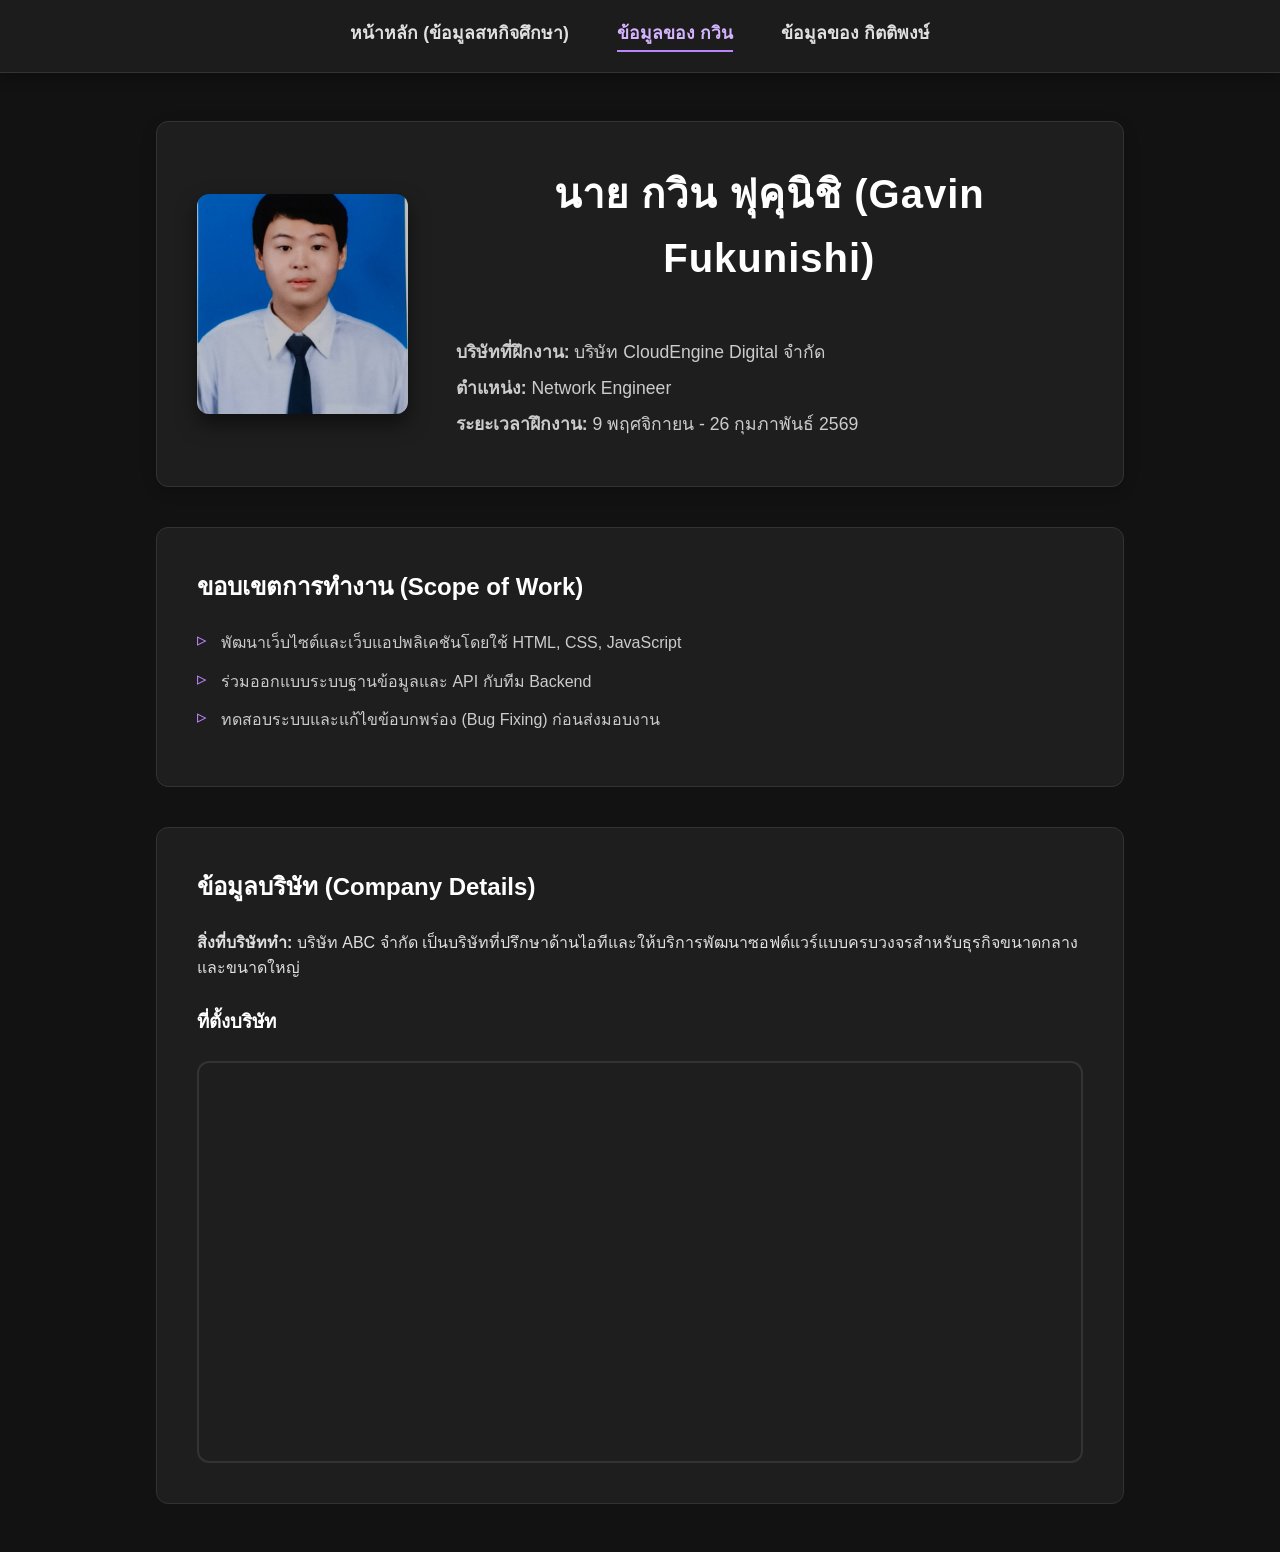
==== gavin.html @ addf6fbe "First commit" ====
<!DOCTYPE html>
<html lang="th">
<head>
    <meta charset="UTF-8">
    <meta name="viewport" content="width=device-width, initial-scale=1.0">
    <title>ข้อมูลสหกิจศึกษา - กวิน</title>
    <link rel="stylesheet" href="css/main.css">
</head>
<body>

    <nav>
        <a href="index.html">หน้าหลัก (ข้อมูลสหกิจศึกษา)</a>
        <a href="gavin.html" class="active">ข้อมูลของ กวิน</a>
        <a href="kittipong.html">ข้อมูลของ กิตติพงษ์</a>
    </nav>

    <div class="container">
        <div class="profile-header">
            <img src="Resources/gavin.jpg" alt="รูปของกวิน">
            <div>
                <h1>นาย กวิน ฟุคุนิชิ (Gavin Fukunishi)</h1>
                <p><strong>บริษัทที่ฝึกงาน:</strong> บริษัท CloudEngine Digital จำกัด</p>
                <p><strong>ตำแหน่ง:</strong> Network Engineer</p>
                <p><strong>ระยะเวลาฝึกงาน:</strong> 9 พฤศจิกายน - 26 กุมภาพันธ์ 2569</p>
            </div>
        </div>

        <div class="details-section">
            <h2>ขอบเขตการทำงาน (Scope of Work)</h2>
            <ul>
                <li>พัฒนาเว็บไซต์และเว็บแอปพลิเคชันโดยใช้ HTML, CSS, JavaScript</li>
                <li>ร่วมออกแบบระบบฐานข้อมูลและ API กับทีม Backend</li>
                <li>ทดสอบระบบและแก้ไขข้อบกพร่อง (Bug Fixing) ก่อนส่งมอบงาน</li>
            </ul>
        </div>

        <div class="details-section">
            <h2>ข้อมูลบริษัท (Company Details)</h2>
            <p><strong>สิ่งที่บริษัททำ:</strong> บริษัท ABC จำกัด เป็นบริษัทที่ปรึกษาด้านไอทีและให้บริการพัฒนาซอฟต์แวร์แบบครบวงจรสำหรับธุรกิจขนาดกลางและขนาดใหญ่</p>
            <br>
            <h3>ที่ตั้งบริษัท</h3>
            <div class="map-container">
                <iframe src="https://www.google.com/maps/embed?pb=!1m18!1m12!1m3!1d3875.986638541249!2d100.531123!3d13.719875!2m3!1f0!2f0!3f0!3m2!1i1024!2i768!4f13.1!3m3!1m2!1s0x0%3A0x0!2zMTPCsDQzJzExLjYiTiAxMDDCsDMyJzE1LjMiRQ!5e0!3m2!1sth!2sth!4v1620000000000!5m2!1sth!2sth" allowfullscreen="" loading="lazy"></iframe>
            </div>
        </div>
    </div>

</body>
</html>
---- css/main.css ----
/* css/main.css */
:root {
    --bg-color: #121212;
    --text-color: #e0e0e0;
    --card-bg: #1e1e1e;
    --accent-color: #bb86fc;
    --accent-hover: #d4b3ff;
    --border-color: #333;
}

/* เพิ่ม Smooth Scrolling */
html {
    scroll-behavior: smooth;
}

* {
    box-sizing: border-box;
    margin: 0;
    padding: 0;
    font-family: 'Segoe UI', Tahoma, Geneva, Verdana, sans-serif;
}

body {
    background-color: var(--bg-color);
    color: var(--text-color);
    line-height: 1.6;
    overflow-x: hidden;
}

/* 🌟 แอนิเมชันตอนโหลดหน้าเว็บ */
@keyframes fadeInUp {
    from {
        opacity: 0;
        transform: translateY(30px);
    }
    to {
        opacity: 1;
        transform: translateY(0);
    }
}

/* Navigation Bar */
nav {
    background-color: rgba(30, 30, 30, 0.95);
    backdrop-filter: blur(10px); /* เพิ่มเอฟเฟกต์เบลอพื้นหลังให้ดู Modern */
    padding: 1.2rem 2rem;
    display: flex;
    justify-content: center;
    gap: 3rem;
    border-bottom: 1px solid var(--border-color);
    position: sticky;
    top: 0;
    z-index: 100;
    box-shadow: 0 4px 15px rgba(0, 0, 0, 0.3);
}

nav a {
    color: var(--text-color);
    text-decoration: none;
    font-size: 1.1rem;
    font-weight: bold;
    position: relative;
    padding-bottom: 5px;
    transition: color 0.3s ease;
}

/* 🌟 เอฟเฟกต์ขีดเส้นใต้เลื่อนได้ตอน Hover เมนู */
nav a::after {
    content: '';
    position: absolute;
    width: 0;
    height: 2px;
    bottom: 0;
    left: 0;
    background-color: var(--accent-color);
    transition: width 0.3s ease;
}

nav a:hover, nav a.active {
    color: var(--accent-hover);
}

nav a:hover::after, nav a.active::after {
    width: 100%;
}

/* Layout & Containers */
.container {
    max-width: 1000px;
    margin: 3rem auto;
    padding: 0 1rem;
    /* เรียกใช้แอนิเมชันตอนโหลดหน้า */
    animation: fadeInUp 0.8s ease-out forwards;
}

h1, h2, h3 {
    margin-bottom: 1.5rem;
    color: #ffffff;
}

h1 { 
    text-align: center; 
    margin-bottom: 3rem;
    font-size: 2.5rem;
    letter-spacing: 1px;
}

/* Grid for Cards */
.grid {
    display: grid;
    grid-template-columns: repeat(auto-fit, minmax(300px, 1fr));
    gap: 2.5rem;
    margin-bottom: 3rem;
}

/* 🌟 Cards - เพิ่มลูกเล่นตอน Hover */
.card {
    background-color: var(--card-bg);
    border: 1px solid var(--border-color);
    border-radius: 12px;
    padding: 2rem;
    text-align: center;
    transition: transform 0.4s ease, box-shadow 0.4s ease, border-color 0.4s ease;
    overflow: hidden;
}

.card:hover {
    transform: translateY(-10px); /* ลอยขึ้น */
    box-shadow: 0 15px 30px rgba(187, 134, 252, 0.15); /* เรืองแสง */
    border-color: var(--accent-color);
}

.card img {
    width: 150px;
    height: 150px;
    border-radius: 50%;
    object-fit: cover;
    margin-bottom: 1.5rem;
    border: 3px solid transparent;
    transition: transform 0.5s ease, border-color 0.5s ease;
}

/* ซูมรูปภาพเล็กน้อยตอนนำเมาส์ไปชี้ที่การ์ด */
.card:hover img {
    transform: scale(1.08);
    border-color: var(--accent-color);
}

.card h3 { 
    margin-bottom: 0.8rem; 
    font-size: 1.4rem;
}

.card p { 
    font-size: 0.95rem; 
    margin-bottom: 0.5rem; 
    color: #b3b3b3; 
}

.card a {
    display: inline-block;
    margin-top: 1rem;
    text-decoration: none;
    font-weight: bold;
    transition: color 0.3s ease, transform 0.3s ease;
}

.card a:hover {
    color: var(--accent-hover) !important;
    transform: translateX(5px); /* เลื่อนลูกศรไปทางขวาตอน Hover */
}

/* Profile Pages */
.profile-header {
    display: flex;
    align-items: center;
    gap: 3rem;
    background-color: var(--card-bg);
    padding: 2.5rem;
    border-radius: 12px;
    margin-bottom: 2.5rem;
    box-shadow: 0 4px 15px rgba(0, 0, 0, 0.2);
    border: 1px solid var(--border-color);
    transition: box-shadow 0.3s ease;
}

.profile-header:hover {
    box-shadow: 0 8px 25px rgba(187, 134, 252, 0.1);
}

.profile-header img {
    width: 220px;
    height: 220px;
    border-radius: 12px;
    object-fit: cover;
    box-shadow: 0 10px 20px rgba(0,0,0,0.5);
    transition: transform 0.5s ease;
}

.profile-header:hover img {
    transform: scale(1.03) rotate(1deg); /* ขยับรูปเล็กน้อยตอน Hover ที่ Header */
}

.profile-header p {
    font-size: 1.1rem;
    margin-bottom: 0.5rem;
    color: #cccccc;
}

.details-section {
    background-color: var(--card-bg);
    padding: 2.5rem;
    border-radius: 12px;
    margin-bottom: 2.5rem;
    border: 1px solid var(--border-color);
    transition: transform 0.3s ease;
}

.details-section:hover {
    transform: scale(1.01);
}

.details-section ul {
    list-style-type: none;
}

.details-section ul li {
    margin-bottom: 0.8rem;
    padding-left: 1.5rem;
    position: relative;
    color: #cccccc;
}

/* ปรับแต่ง Bullet Points ให้ดูเป็นกราฟิกมากขึ้น */
.details-section ul li::before {
    content: "▹";
    position: absolute;
    left: 0;
    color: var(--accent-color);
    font-size: 1.2rem;
    line-height: 1;
}

.map-container {
    overflow: hidden;
    padding-bottom: 45%;
    position: relative;
    height: 0;
    border-radius: 12px;
    border: 2px solid var(--border-color);
    transition: border-color 0.3s ease;
}

.map-container:hover {
    border-color: var(--accent-color);
}

.map-container iframe {
    left: 0;
    top: 0;
    height: 100%;
    width: 100%;
    position: absolute;
    border: 0;
    filter: grayscale(80%) invert(90%) contrast(1.2); /* ทำให้แผนที่ Google เป็น Dark Mode กลืนกับเว็บ */
}
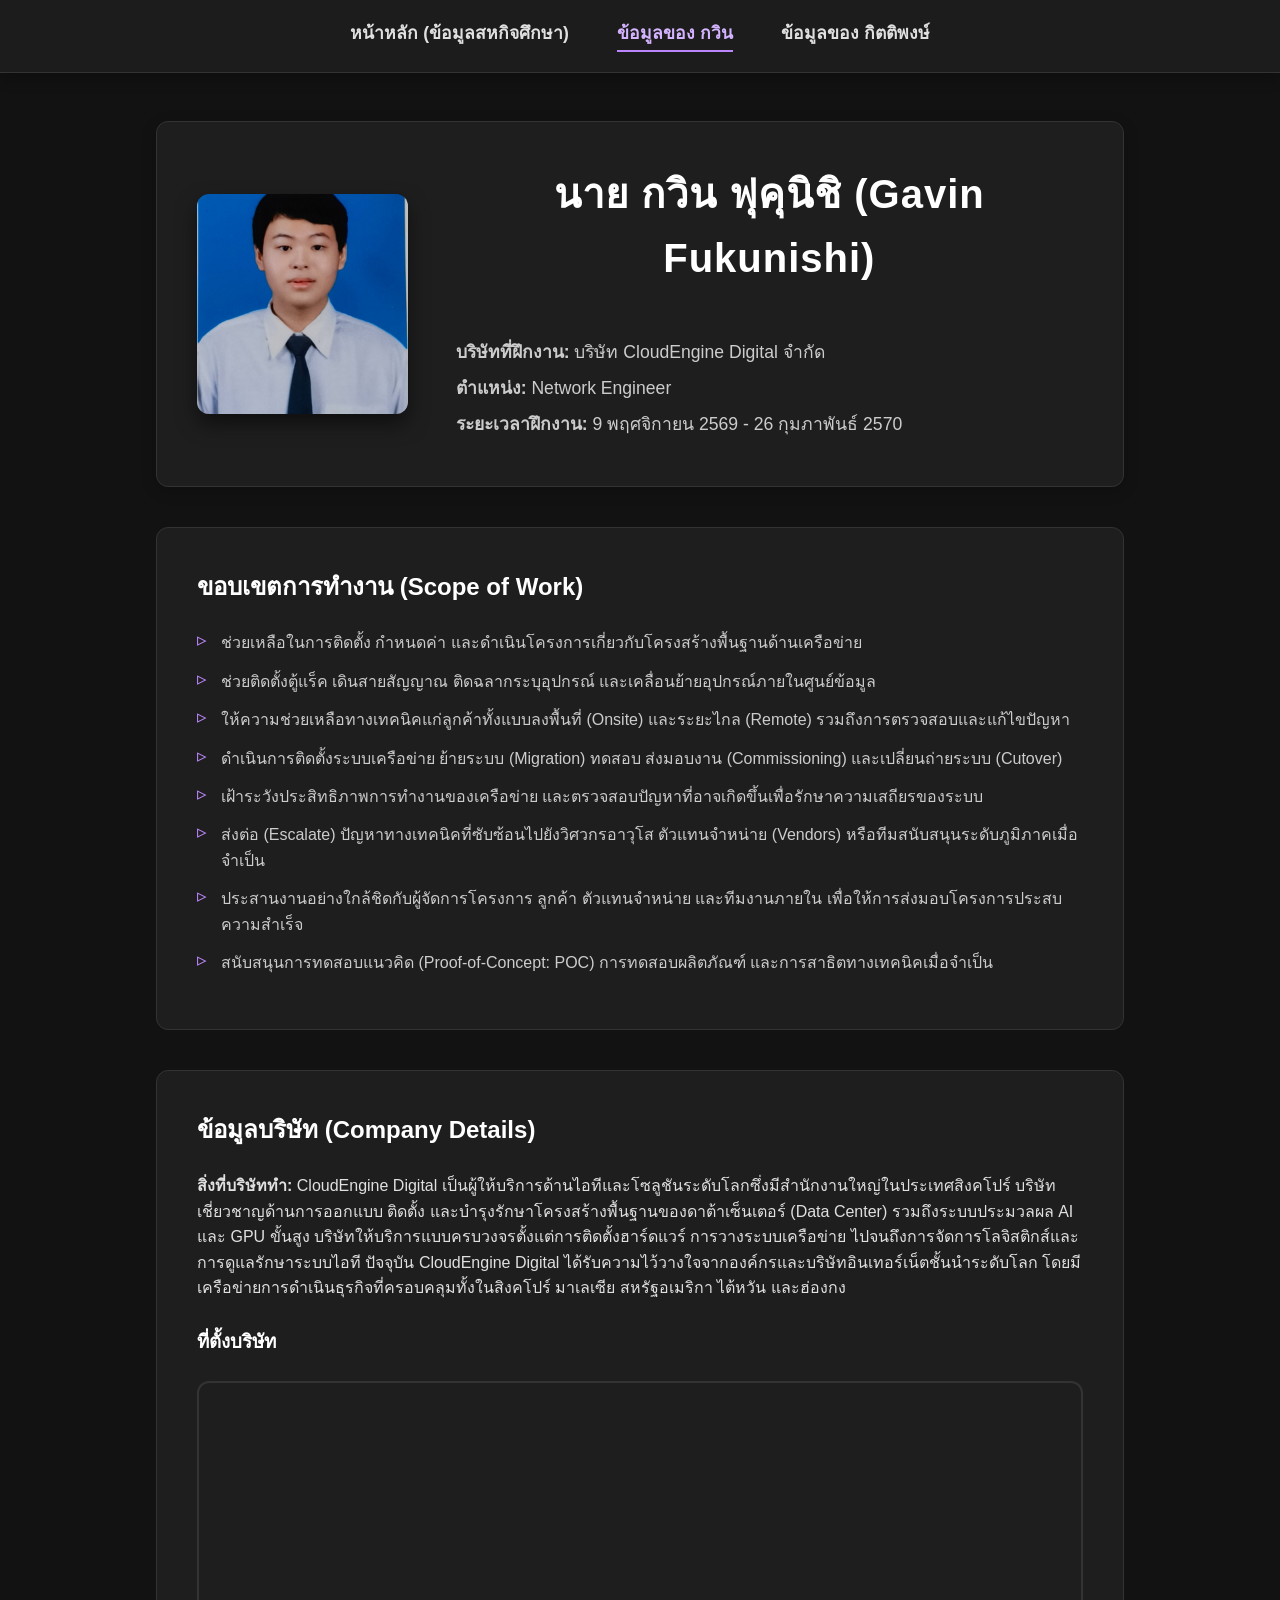
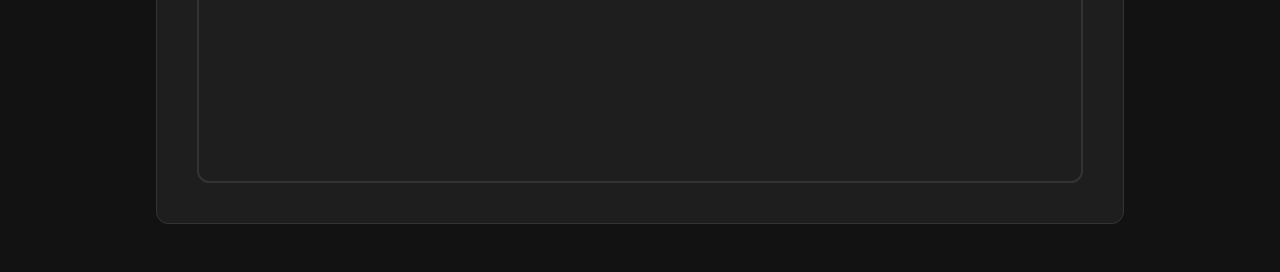
==== commit b79e4039: "Corrected profile information to gavin.html" ====
--- a/gavin.html
+++ b/gavin.html
@@ -21,26 +21,33 @@
                 <h1>นาย กวิน ฟุคุนิชิ (Gavin Fukunishi)</h1>
                 <p><strong>บริษัทที่ฝึกงาน:</strong> บริษัท CloudEngine Digital จำกัด</p>
                 <p><strong>ตำแหน่ง:</strong> Network Engineer</p>
-                <p><strong>ระยะเวลาฝึกงาน:</strong> 9 พฤศจิกายน - 26 กุมภาพันธ์ 2569</p>
+                <p><strong>ระยะเวลาฝึกงาน:</strong> 9 พฤศจิกายน 2569 - 26 กุมภาพันธ์ 2570</p>
             </div>
         </div>
 
         <div class="details-section">
             <h2>ขอบเขตการทำงาน (Scope of Work)</h2>
             <ul>
-                <li>พัฒนาเว็บไซต์และเว็บแอปพลิเคชันโดยใช้ HTML, CSS, JavaScript</li>
-                <li>ร่วมออกแบบระบบฐานข้อมูลและ API กับทีม Backend</li>
-                <li>ทดสอบระบบและแก้ไขข้อบกพร่อง (Bug Fixing) ก่อนส่งมอบงาน</li>
+                <li>ช่วยเหลือในการติดตั้ง กำหนดค่า และดำเนินโครงการเกี่ยวกับโครงสร้างพื้นฐานด้านเครือข่าย</li>
+                <li>ช่วยติดตั้งตู้แร็ค เดินสายสัญญาณ ติดฉลากระบุอุปกรณ์ และเคลื่อนย้ายอุปกรณ์ภายในศูนย์ข้อมูล</li>
+                <li>ให้ความช่วยเหลือทางเทคนิคแก่ลูกค้าทั้งแบบลงพื้นที่ (Onsite) และระยะไกล (Remote) รวมถึงการตรวจสอบและแก้ไขปัญหา</li>
+                <li>ดำเนินการติดตั้งระบบเครือข่าย ย้ายระบบ (Migration) ทดสอบ ส่งมอบงาน (Commissioning) และเปลี่ยนถ่ายระบบ (Cutover)</li>
+                <li>เฝ้าระวังประสิทธิภาพการทำงานของเครือข่าย และตรวจสอบปัญหาที่อาจเกิดขึ้นเพื่อรักษาความเสถียรของระบบ</li>
+                <li>ส่งต่อ (Escalate) ปัญหาทางเทคนิคที่ซับซ้อนไปยังวิศวกรอาวุโส ตัวแทนจำหน่าย (Vendors) หรือทีมสนับสนุนระดับภูมิภาคเมื่อจำเป็น</li>
+                <li>ประสานงานอย่างใกล้ชิดกับผู้จัดการโครงการ ลูกค้า ตัวแทนจำหน่าย และทีมงานภายใน เพื่อให้การส่งมอบโครงการประสบความสำเร็จ</li>
+                <li>สนับสนุนการทดสอบแนวคิด (Proof-of-Concept: POC) การทดสอบผลิตภัณฑ์ และการสาธิตทางเทคนิคเมื่อจำเป็น</li>
             </ul>
         </div>
 
         <div class="details-section">
             <h2>ข้อมูลบริษัท (Company Details)</h2>
-            <p><strong>สิ่งที่บริษัททำ:</strong> บริษัท ABC จำกัด เป็นบริษัทที่ปรึกษาด้านไอทีและให้บริการพัฒนาซอฟต์แวร์แบบครบวงจรสำหรับธุรกิจขนาดกลางและขนาดใหญ่</p>
+            <p><strong>สิ่งที่บริษัททำ:</strong> CloudEngine Digital เป็นผู้ให้บริการด้านไอทีและโซลูชันระดับโลกซึ่งมีสำนักงานใหญ่ในประเทศสิงคโปร์ บริษัทเชี่ยวชาญด้านการออกแบบ ติดตั้ง และบำรุงรักษาโครงสร้างพื้นฐานของดาต้าเซ็นเตอร์ (Data Center) รวมถึงระบบประมวลผล AI และ GPU ขั้นสูง
+
+บริษัทให้บริการแบบครบวงจรตั้งแต่การติดตั้งฮาร์ดแวร์ การวางระบบเครือข่าย ไปจนถึงการจัดการโลจิสติกส์และการดูแลรักษาระบบไอที ปัจจุบัน CloudEngine Digital ได้รับความไว้วางใจจากองค์กรและบริษัทอินเทอร์เน็ตชั้นนำระดับโลก โดยมีเครือข่ายการดำเนินธุรกิจที่ครอบคลุมทั้งในสิงคโปร์ มาเลเซีย สหรัฐอเมริกา ไต้หวัน และฮ่องกง</p>
             <br>
             <h3>ที่ตั้งบริษัท</h3>
             <div class="map-container">
-                <iframe src="https://www.google.com/maps/embed?pb=!1m18!1m12!1m3!1d3875.986638541249!2d100.531123!3d13.719875!2m3!1f0!2f0!3f0!3m2!1i1024!2i768!4f13.1!3m3!1m2!1s0x0%3A0x0!2zMTPCsDQzJzExLjYiTiAxMDDCsDMyJzE1LjMiRQ!5e0!3m2!1sth!2sth!4v1620000000000!5m2!1sth!2sth" allowfullscreen="" loading="lazy"></iframe>
+                <iframe src="https://www.google.com/maps/embed?pb=!1m18!1m12!1m3!1d3875.091025518091!2d100.5695405348877!3d13.773383999999993!2m3!1f0!2f0!3f0!3m2!1i1024!2i768!4f13.1!3m3!1m2!1s0x30e29e80b03f3845%3A0xc12fc353881bb2c9!2sForum%20Tower!5e0!3m2!1sen!2sth!4v1788011377608!5m2!1sen!2sth" width="600" height="450" style="border:0;" allowfullscreen="" loading="lazy" referrerpolicy="strict-origin-when-cross-origin"></iframe>    
             </div>
         </div>
     </div>
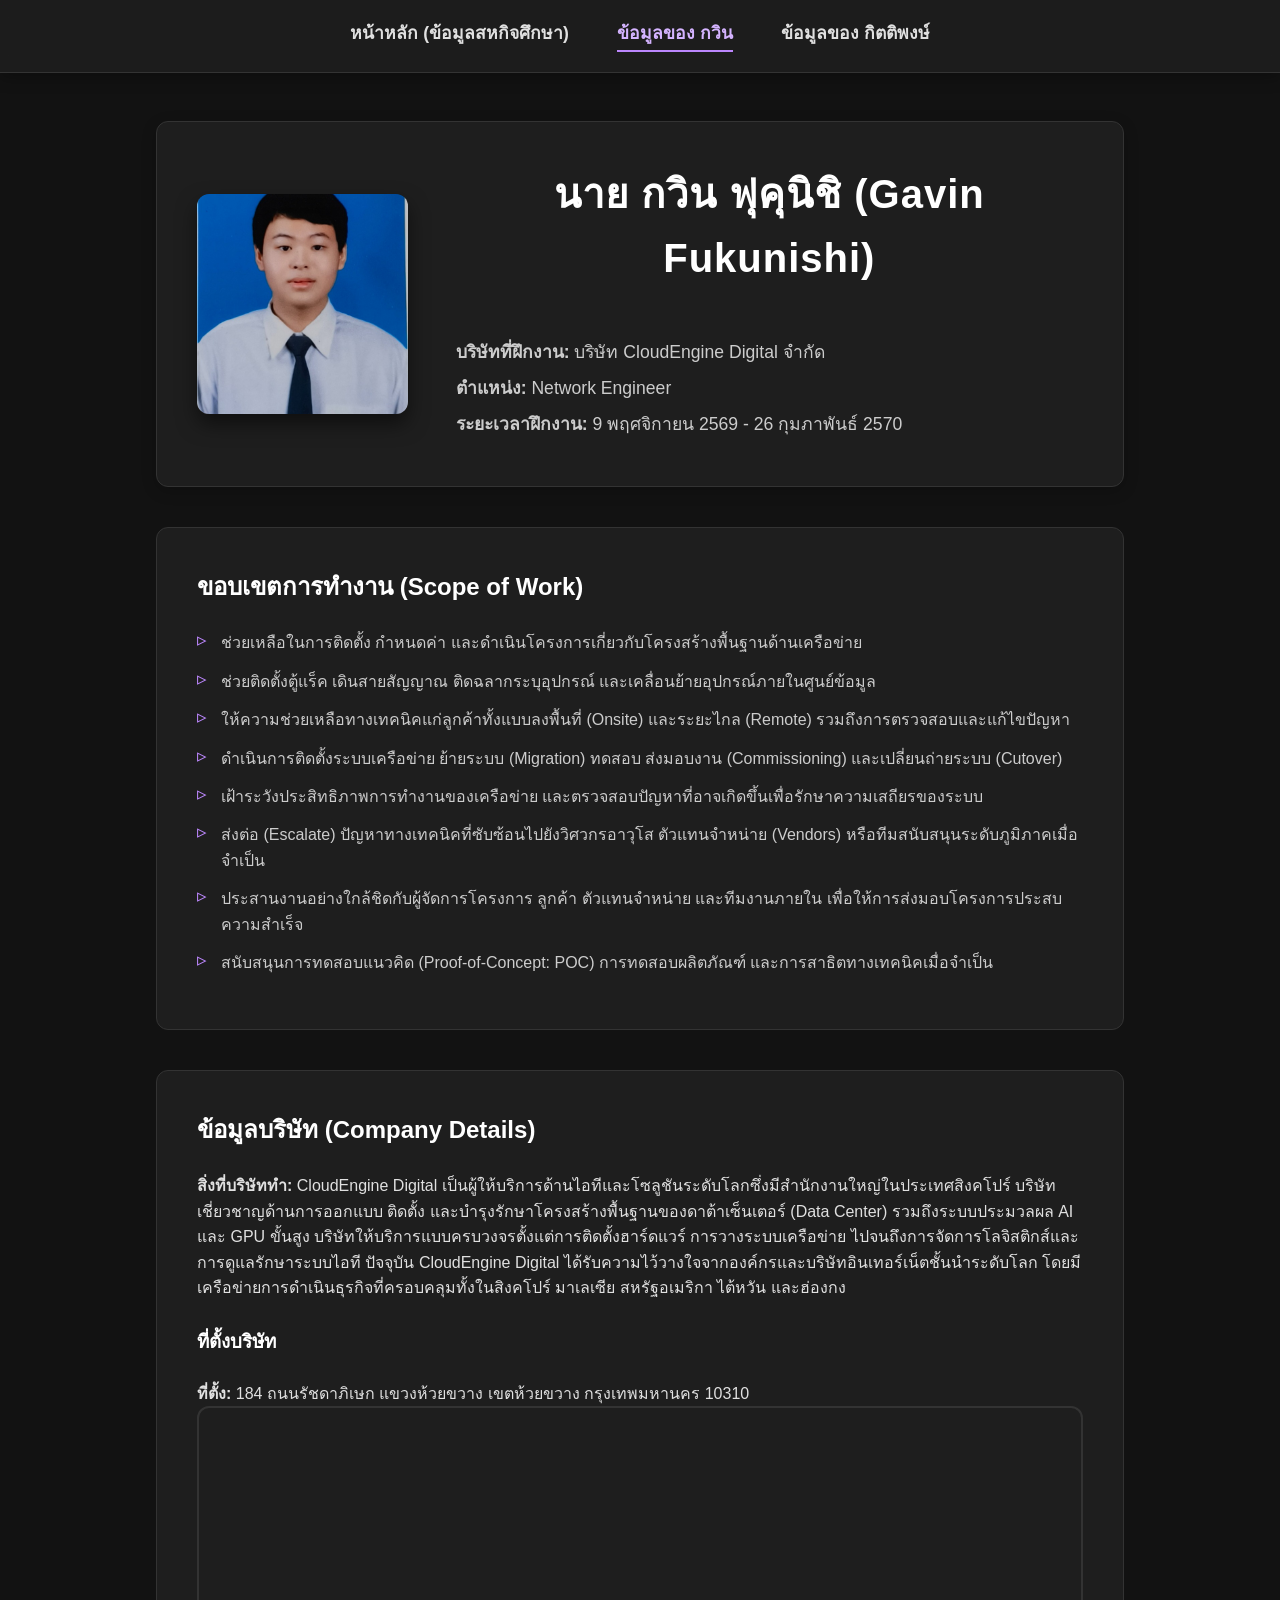
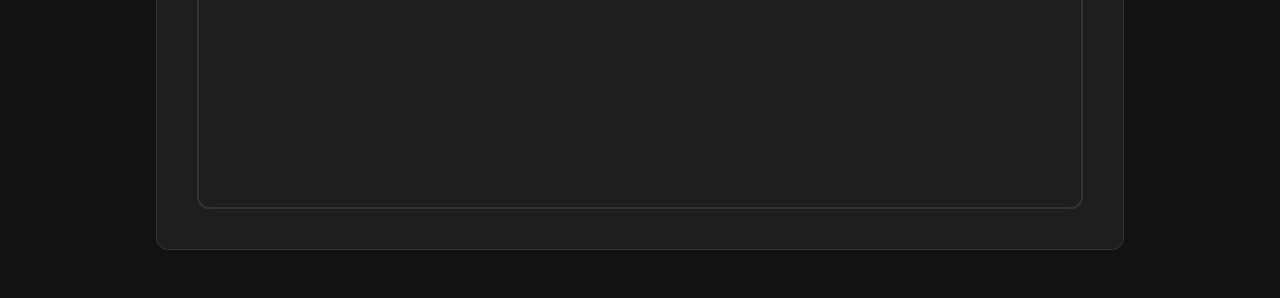
==== commit 2e2ff266: "Added the actual address to the map section of gavin.html profile page" ====
--- a/gavin.html
+++ b/gavin.html
@@ -46,6 +46,7 @@
 บริษัทให้บริการแบบครบวงจรตั้งแต่การติดตั้งฮาร์ดแวร์ การวางระบบเครือข่าย ไปจนถึงการจัดการโลจิสติกส์และการดูแลรักษาระบบไอที ปัจจุบัน CloudEngine Digital ได้รับความไว้วางใจจากองค์กรและบริษัทอินเทอร์เน็ตชั้นนำระดับโลก โดยมีเครือข่ายการดำเนินธุรกิจที่ครอบคลุมทั้งในสิงคโปร์ มาเลเซีย สหรัฐอเมริกา ไต้หวัน และฮ่องกง</p>
             <br>
             <h3>ที่ตั้งบริษัท</h3>
+            <p><strong>ที่ตั้ง:</strong> 184 ถนนรัชดาภิเษก แขวงห้วยขวาง เขตห้วยขวาง กรุงเทพมหานคร 10310</p>
             <div class="map-container">
                 <iframe src="https://www.google.com/maps/embed?pb=!1m18!1m12!1m3!1d3875.091025518091!2d100.5695405348877!3d13.773383999999993!2m3!1f0!2f0!3f0!3m2!1i1024!2i768!4f13.1!3m3!1m2!1s0x30e29e80b03f3845%3A0xc12fc353881bb2c9!2sForum%20Tower!5e0!3m2!1sen!2sth!4v1788011377608!5m2!1sen!2sth" width="600" height="450" style="border:0;" allowfullscreen="" loading="lazy" referrerpolicy="strict-origin-when-cross-origin"></iframe>    
             </div>
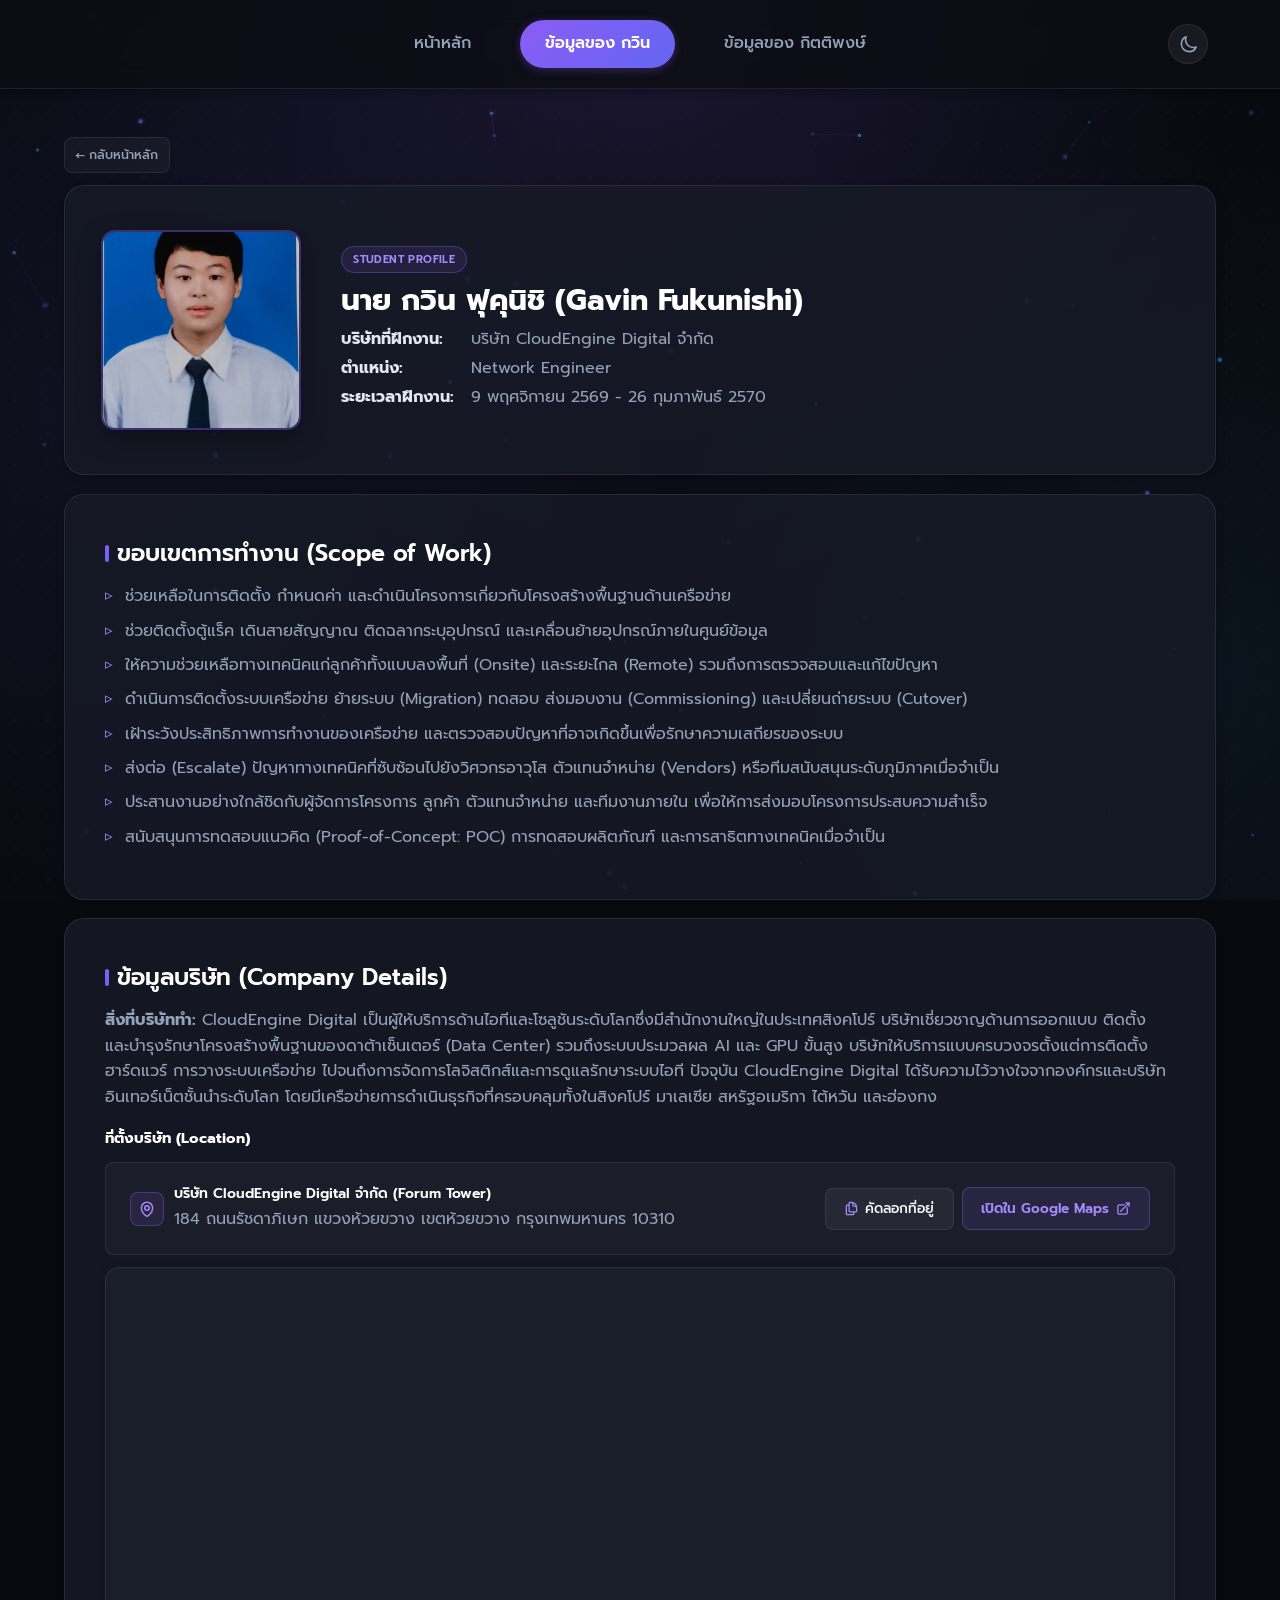
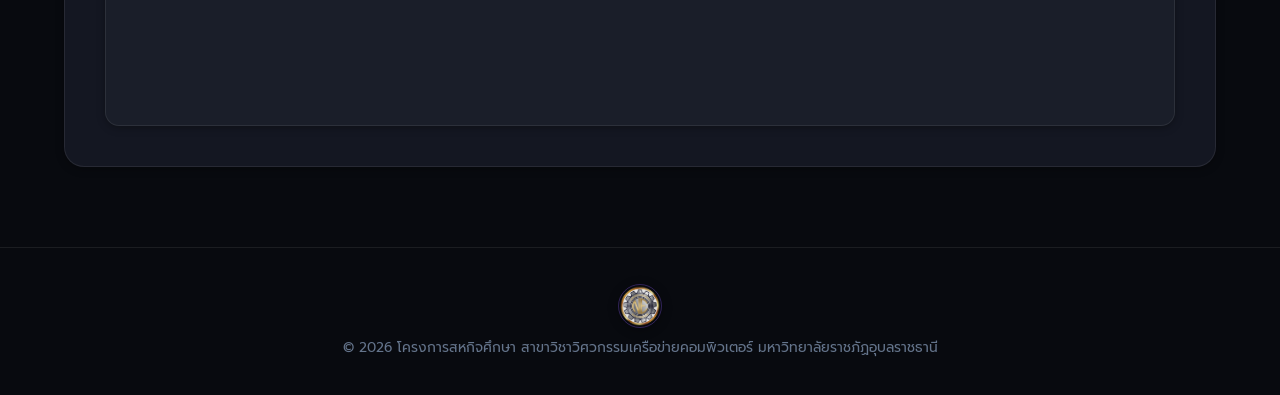
==== commit 5c27c9a7: "add theme toggle, cyber background, and responsive fixes" ====
--- a/gavin.html
+++ b/gavin.html
@@ -3,21 +3,40 @@
 <head>
     <meta charset="UTF-8">
     <meta name="viewport" content="width=device-width, initial-scale=1.0">
-    <title>ข้อมูลสหกิจศึกษา - กวิน</title>
+    <title>ข้อมูลสหกิจศึกษา - กวิน ฟุคุนิชิ</title>
+    <!-- Google Fonts -->
+    <link rel="preconnect" href="https://fonts.googleapis.com">
+    <link rel="preconnect" href="https://fonts.gstatic.com" crossorigin>
+    <link href="https://fonts.googleapis.com/css2?family=Inter:wght@400;500;600;700&family=Prompt:wght@300;400;500;600;700&display=swap" rel="stylesheet">
     <link rel="stylesheet" href="css/main.css">
 </head>
 <body>
 
-    <nav>
-        <a href="index.html">หน้าหลัก (ข้อมูลสหกิจศึกษา)</a>
-        <a href="gavin.html" class="active">ข้อมูลของ กวิน</a>
-        <a href="kittipong.html">ข้อมูลของ กิตติพงษ์</a>
+    <nav aria-label="Main Navigation">
+        <div class="nav-inner">
+            <a href="index.html">หน้าหลัก</a>
+            <a href="gavin.html" class="active">ข้อมูลของ กวิน</a>
+            <a href="kittipong.html">ข้อมูลของ กิตติพงษ์</a>
+            <button class="theme-toggle-btn" aria-label="เปลี่ยนธีมสี">
+                <svg class="sun-icon" xmlns="http://www.w3.org/2000/svg" fill="none" viewBox="0 0 24 24" stroke-width="2" stroke="currentColor" aria-hidden="true">
+                    <path stroke-linecap="round" stroke-linejoin="round" d="M12 3v2.25m6.364.386l-1.591 1.591M21 12h-2.25m-.386 6.364l-1.591-1.591M12 18.75V21m-4.773-4.227l-1.591 1.591M5.25 12H3m4.227-4.773L5.636 5.636M15.75 12a3.75 3.75 0 11-7.5 0 3.75 3.75 0 017.5 0z" />
+                </svg>
+                <svg class="moon-icon" xmlns="http://www.w3.org/2000/svg" fill="none" viewBox="0 0 24 24" stroke-width="2" stroke="currentColor" aria-hidden="true">
+                    <path stroke-linecap="round" stroke-linejoin="round" d="M21.752 15.002A9.718 9.718 0 0118 15.75c-5.385 0-9.75-4.365-9.75-9.75 0-1.33.266-2.597.748-3.752A9.753 9.753 0 003 11.25C3 16.635 7.365 21 12.75 21a9.753 9.753 0 009.002-5.998z" />
+                </svg>
+            </button>
+        </div>
     </nav>
 
     <div class="container">
+        <div class="back-bar">
+            <a href="index.html" class="back-link">&larr; กลับหน้าหลัก</a>
+        </div>
+
         <div class="profile-header">
-            <img src="Resources/gavin.jpg" alt="รูปของกวิน">
-            <div>
+            <img src="Resources/gavin.jpg" alt="รูปของกวิน ฟุคุนิชิ">
+            <div class="profile-header-info">
+                <span class="badge-tag">Student Profile</span>
                 <h1>นาย กวิน ฟุคุนิชิ (Gavin Fukunishi)</h1>
                 <p><strong>บริษัทที่ฝึกงาน:</strong> บริษัท CloudEngine Digital จำกัด</p>
                 <p><strong>ตำแหน่ง:</strong> Network Engineer</p>
@@ -44,14 +63,50 @@
             <p><strong>สิ่งที่บริษัททำ:</strong> CloudEngine Digital เป็นผู้ให้บริการด้านไอทีและโซลูชันระดับโลกซึ่งมีสำนักงานใหญ่ในประเทศสิงคโปร์ บริษัทเชี่ยวชาญด้านการออกแบบ ติดตั้ง และบำรุงรักษาโครงสร้างพื้นฐานของดาต้าเซ็นเตอร์ (Data Center) รวมถึงระบบประมวลผล AI และ GPU ขั้นสูง
 
 บริษัทให้บริการแบบครบวงจรตั้งแต่การติดตั้งฮาร์ดแวร์ การวางระบบเครือข่าย ไปจนถึงการจัดการโลจิสติกส์และการดูแลรักษาระบบไอที ปัจจุบัน CloudEngine Digital ได้รับความไว้วางใจจากองค์กรและบริษัทอินเทอร์เน็ตชั้นนำระดับโลก โดยมีเครือข่ายการดำเนินธุรกิจที่ครอบคลุมทั้งในสิงคโปร์ มาเลเซีย สหรัฐอเมริกา ไต้หวัน และฮ่องกง</p>
-            <br>
-            <h3>ที่ตั้งบริษัท</h3>
-            <p><strong>ที่ตั้ง:</strong> 184 ถนนรัชดาภิเษก แขวงห้วยขวาง เขตห้วยขวาง กรุงเทพมหานคร 10310</p>
-            <div class="map-container">
-                <iframe src="https://www.google.com/maps/embed?pb=!1m18!1m12!1m3!1d3875.091025518091!2d100.5695405348877!3d13.773383999999993!2m3!1f0!2f0!3f0!3m2!1i1024!2i768!4f13.1!3m3!1m2!1s0x30e29e80b03f3845%3A0xc12fc353881bb2c9!2sForum%20Tower!5e0!3m2!1sen!2sth!4v1788011377608!5m2!1sen!2sth" width="600" height="450" style="border:0;" allowfullscreen="" loading="lazy" referrerpolicy="strict-origin-when-cross-origin"></iframe>    
+            <h3>ที่ตั้งบริษัท (Location)</h3>
+            <div class="location-wrapper">
+                <div class="location-info">
+                    <div class="location-header-row">
+                        <div class="location-icon-box" aria-hidden="true">
+                            <svg xmlns="http://www.w3.org/2000/svg" fill="none" viewBox="0 0 24 24" stroke-width="2" stroke="currentColor">
+                                <path stroke-linecap="round" stroke-linejoin="round" d="M15 10.5a3 3 0 1 1-6 0 3 3 0 0 1 6 0Z" />
+                                <path stroke-linecap="round" stroke-linejoin="round" d="M19.5 10.5c0 7.142-7.5 11.25-7.5 11.25S4.5 17.642 4.5 10.5a7.5 7.5 0 1 1 15 0Z" />
+                            </svg>
+                        </div>
+                        <div class="location-text">
+                            <h4>บริษัท CloudEngine Digital จำกัด (Forum Tower)</h4>
+                            <p class="location-address">184 ถนนรัชดาภิเษก แขวงห้วยขวาง เขตห้วยขวาง กรุงเทพมหานคร 10310</p>
+                        </div>
+                    </div>
+                    <div class="location-actions">
+                        <button type="button" class="btn-copy-address" data-copy="184 ถนนรัชดาภิเษก แขวงห้วยขวาง เขตห้วยขวาง กรุงเทพมหานคร 10310" aria-label="คัดลอกที่อยู่">
+                            <svg class="copy-icon" xmlns="http://www.w3.org/2000/svg" fill="none" viewBox="0 0 24 24" stroke-width="2" stroke="currentColor" aria-hidden="true">
+                                <path stroke-linecap="round" stroke-linejoin="round" d="M15.75 17.25v3.375c0 .621-.504 1.125-1.125 1.125h-9.75a1.125 1.125 0 0 1-1.125-1.125V7.875c0-.621.504-1.125 1.125-1.125H6.75a9.06 9.06 0 0 1 1.5.124m7.5 10.376h3.375c.621 0 1.125-.504 1.125-1.125V11.25c0-4.46-3.243-8.161-7.5-8.876a9.06 9.06 0 0 0-1.5-.124H9.375c-.621 0-1.125.504-1.125 1.125v3.5m7.5 10.375H9.375a1.125 1.125 0 0 1-1.125-1.125v-9.25m12 6.625v-1.875a3.375 3.375 0 0 0-3.375-3.375h-1.5a1.125 1.125 0 0 1-1.125-1.125v-1.5a3.375 3.375 0 0 0-3.375-3.375H9.75" />
+                            </svg>
+                            <span class="btn-copy-text">คัดลอกที่อยู่</span>
+                        </button>
+                        <a href="https://maps.app.goo.gl/uF5jZ45s2E3sJ1fU8" target="_blank" rel="noopener noreferrer" class="map-link-btn">
+                            <span>เปิดใน Google Maps</span>
+                            <svg xmlns="http://www.w3.org/2000/svg" fill="none" viewBox="0 0 24 24" stroke-width="2" stroke="currentColor" aria-hidden="true">
+                                <path stroke-linecap="round" stroke-linejoin="round" d="M13.5 6H5.25A2.25 2.25 0 0 0 3 8.25v10.5A2.25 2.25 0 0 0 5.25 21h10.5A2.25 2.25 0 0 0 18 18.75V10.5m-10.5 6L21 3m0 0h-5.25M21 3v5.25" />
+                            </svg>
+                        </a>
+                    </div>
+                </div>
+                <div class="map-container">
+                    <iframe src="https://www.google.com/maps/embed?pb=!1m18!1m12!1m3!1d3875.091025518091!2d100.5695405348877!3d13.773383999999993!2m3!1f0!2f0!3f0!3m2!1i1024!2i768!4f13.1!3m3!1m2!1s0x30e29e80b03f3845%3A0xc12fc353881bb2c9!2sForum%20Tower!5e0!3m2!1sen!2sth!4v1788011377608!5m2!1sen!2sth" title="แผนที่ที่ตั้งบริษัท CloudEngine Digital จำกัด (Forum Tower)" allowfullscreen loading="lazy" referrerpolicy="strict-origin-when-cross-origin"></iframe>
+                </div>
             </div>
         </div>
     </div>
 
+    <footer>
+        <div class="footer-content">
+            <img src="Resources/cne-logo.png" alt="โลโก้สาขาวิชาวิศวกรรมเครือข่ายคอมพิวเตอร์ (CNE)" class="footer-logo">
+            <p>&copy; 2026 โครงการสหกิจศึกษา สาขาวิชาวิศวกรรมเครือข่ายคอมพิวเตอร์ มหาวิทยาลัยราชภัฏอุบลราชธานี</p>
+        </div>
+    </footer>
+
+    <script src="js/main.js" defer></script>
 </body>
 </html>
--- a/css/main.css
+++ b/css/main.css
@@ -1,37 +1,180 @@
-/* css/main.css */
+/* ==========================================================================
+   MOBILE-FIRST RESPONSIVE DESIGN SYSTEM
+   Order: 1. Mobile (Base) -> 2. iPad/Tablet (768px+) -> 3. Desktop (1024px+)
+   ========================================================================== */
+
+/* --------------------------------------------------------------------------
+   0. DESIGN TOKENS & RESET
+   -------------------------------------------------------------------------- */
 :root {
-    --bg-color: #121212;
-    --text-color: #e0e0e0;
-    --card-bg: #1e1e1e;
-    --accent-color: #bb86fc;
-    --accent-hover: #d4b3ff;
-    --border-color: #333;
-}
-
-/* เพิ่ม Smooth Scrolling */
-html {
-    scroll-behavior: smooth;
-}
-
-* {
+    --bg-main: #0c0e14;
+    --bg-card: rgba(23, 27, 38, 0.85);
+    --bg-card-hover: rgba(30, 36, 51, 0.95);
+    --bg-nav: rgba(12, 14, 20, 0.85);
+    --text-primary: #f8fafc;
+    --text-secondary: #94a3b8;
+    --text-muted: #64748b;
+    --accent: #8b5cf6;
+    --accent-light: #a78bfa;
+    --accent-glow: rgba(139, 92, 246, 0.3);
+    --accent-gradient: linear-gradient(135deg, #8b5cf6 0%, #6366f1 100%);
+    --border: rgba(255, 255, 255, 0.08);
+    --border-accent: rgba(139, 92, 246, 0.35);
+    --shadow-sm: 0 2px 8px rgba(0, 0, 0, 0.3);
+    --shadow-md: 0 8px 24px rgba(0, 0, 0, 0.4);
+    --shadow-glow: 0 0 25px var(--accent-glow);
+    --radius-sm: 8px;
+    --radius-md: 14px;
+    --radius-lg: 20px;
+    --radius-full: 9999px;
+    --transition-fast: 0.2s ease;
+    --transition-normal: 0.3s cubic-bezier(0.4, 0, 0.2, 1);
+}
+
+/* --------------------------------------------------------------------------
+   LIGHT THEME DESIGN TOKENS & OVERRIDES
+   -------------------------------------------------------------------------- */
+[data-theme="light"] {
+    --bg-main: #f8fafc;
+    --bg-card: rgba(255, 255, 255, 0.94);
+    --bg-card-hover: #ffffff;
+    --bg-nav: rgba(255, 255, 255, 0.88);
+    --text-primary: #0f172a;
+    --text-secondary: #475569;
+    --text-muted: #64748b;
+    --accent: #7c3aed;
+    --accent-light: #6d28d9;
+    --accent-glow: rgba(124, 58, 237, 0.18);
+    --accent-gradient: linear-gradient(135deg, #7c3aed 0%, #4f46e5 100%);
+    --border: rgba(15, 23, 42, 0.09);
+    --border-accent: rgba(124, 58, 237, 0.35);
+    --shadow-sm: 0 2px 10px rgba(0, 0, 0, 0.05);
+    --shadow-md: 0 8px 24px rgba(0, 0, 0, 0.08);
+    --shadow-glow: 0 4px 20px rgba(124, 58, 237, 0.15);
+}
+
+[data-theme="light"] body {
+    background-color: #f1f5f9;
+    background-image: 
+        radial-gradient(rgba(124, 58, 237, 0.08) 1px, transparent 1px),
+        radial-gradient(circle at 50% 0%, rgba(124, 58, 237, 0.12) 0%, transparent 60%),
+        radial-gradient(circle at 8% 45%, rgba(99, 102, 241, 0.07) 0%, transparent 45%),
+        radial-gradient(circle at 92% 75%, rgba(14, 165, 233, 0.06) 0%, transparent 40%);
+}
+
+[data-theme="light"] h1 {
+    background: linear-gradient(135deg, #0f172a 60%, #334155 100%);
+    -webkit-background-clip: text;
+    background-clip: text;
+    -webkit-text-fill-color: transparent;
+}
+
+[data-theme="light"] h2,
+[data-theme="light"] h3,
+[data-theme="light"] h4,
+[data-theme="light"] .details-section h3,
+[data-theme="light"] .location-text h4 {
+    color: #0f172a;
+}
+
+[data-theme="light"] .card p strong,
+[data-theme="light"] .profile-header p strong {
+    color: #1e293b;
+}
+
+[data-theme="light"] .card-role-badge {
+    background: rgba(124, 58, 237, 0.08);
+    color: #6d28d9;
+    border-color: rgba(124, 58, 237, 0.2);
+}
+
+[data-theme="light"] .btn-copy-address {
+    background: rgba(0, 0, 0, 0.04);
+    border-color: rgba(0, 0, 0, 0.1);
+    color: #1e293b;
+}
+
+[data-theme="light"] .btn-copy-address:hover {
+    background: rgba(124, 58, 237, 0.08);
+    border-color: var(--border-accent);
+    color: var(--accent);
+}
+
+[data-theme="light"] .back-link {
+    background: rgba(0, 0, 0, 0.04);
+    border-color: rgba(0, 0, 0, 0.1);
+    color: var(--text-secondary);
+}
+
+[data-theme="light"] .location-info {
+    background: rgba(255, 255, 255, 0.7);
+}
+
+[data-theme="light"] .back-to-top-btn {
+    background: rgba(255, 255, 255, 0.95);
+    border-color: var(--border-accent);
+    color: var(--accent);
+    box-shadow: 0 4px 16px rgba(0, 0, 0, 0.1);
+}
+
+[data-theme="light"] .toast-notification {
+    background: rgba(255, 255, 255, 0.96);
+    color: #0f172a;
+    border-color: var(--border-accent);
+    box-shadow: 0 10px 30px rgba(0, 0, 0, 0.12);
+}
+
+[data-theme="light"] .lightbox-overlay {
+    background: rgba(15, 23, 42, 0.75);
+}
+
+*, *::before, *::after {
     box-sizing: border-box;
     margin: 0;
     padding: 0;
-    font-family: 'Segoe UI', Tahoma, Geneva, Verdana, sans-serif;
+}
+
+html {
+    scroll-behavior: smooth;
+    -webkit-text-size-adjust: 100%;
 }
 
 body {
-    background-color: var(--bg-color);
-    color: var(--text-color);
+    background-color: #080a0f;
+    background-image: 
+        /* Subtle Cyber Dot-Grid */
+        radial-gradient(rgba(139, 92, 246, 0.09) 1px, transparent 1px),
+        /* Ambient Top Violet Glow */
+        radial-gradient(circle at 50% 0%, rgba(139, 92, 246, 0.15) 0%, transparent 55%),
+        /* Ambient Left Indigo Glow */
+        radial-gradient(circle at 8% 45%, rgba(99, 102, 241, 0.08) 0%, transparent 45%),
+        /* Ambient Right Cyan Glow */
+        radial-gradient(circle at 92% 75%, rgba(56, 189, 248, 0.06) 0%, transparent 40%);
+    background-size: 32px 32px, 100% 100%, 100% 100%, 100% 100%;
+    background-attachment: fixed;
+    color: var(--text-primary);
+    font-family: 'Prompt', 'Inter', -apple-system, BlinkMacSystemFont, 'Segoe UI', Roboto, sans-serif;
     line-height: 1.6;
+    min-height: 100vh;
     overflow-x: hidden;
-}
-
-/* 🌟 แอนิเมชันตอนโหลดหน้าเว็บ */
-@keyframes fadeInUp {
+    position: relative;
+}
+
+#bg-network-canvas {
+    position: fixed;
+    top: 0;
+    left: 0;
+    width: 100vw;
+    height: 100vh;
+    z-index: -1;
+    pointer-events: none;
+}
+
+/* Animations */
+@keyframes fadeIn {
     from {
         opacity: 0;
-        transform: translateY(30px);
+        transform: translateY(18px);
     }
     to {
         opacity: 1;
@@ -39,185 +182,420 @@
     }
 }
 
-/* Navigation Bar */
+/* --------------------------------------------------------------------------
+   1. BASE DESIGN: MOBILE FIRST (0px - 767px)
+   -------------------------------------------------------------------------- */
+
+/* Navigation (Mobile) */
 nav {
-    background-color: rgba(30, 30, 30, 0.95);
-    backdrop-filter: blur(10px); /* เพิ่มเอฟเฟกต์เบลอพื้นหลังให้ดู Modern */
-    padding: 1.2rem 2rem;
-    display: flex;
-    justify-content: center;
-    gap: 3rem;
-    border-bottom: 1px solid var(--border-color);
     position: sticky;
     top: 0;
-    z-index: 100;
-    box-shadow: 0 4px 15px rgba(0, 0, 0, 0.3);
+    z-index: 1000;
+    background-color: var(--bg-nav);
+    backdrop-filter: blur(14px);
+    -webkit-backdrop-filter: blur(14px);
+    border-bottom: 1px solid var(--border);
+    padding: 0.5rem 0.75rem;
+    box-shadow: var(--shadow-sm);
+}
+
+.nav-inner {
+    display: flex;
+    align-items: center;
+    justify-content: flex-start;
+    gap: 0.35rem;
+    overflow-x: auto;
+    scrollbar-width: none;
+    -ms-overflow-style: none;
+    padding: 0.15rem 0;
+    -webkit-overflow-scrolling: touch;
+}
+
+.nav-inner::-webkit-scrollbar {
+    display: none;
 }
 
 nav a {
-    color: var(--text-color);
+    color: var(--text-secondary);
     text-decoration: none;
+    font-size: 0.8rem;
+    font-weight: 500;
+    padding: 0.45rem 0.8rem;
+    border-radius: var(--radius-full);
+    white-space: nowrap;
+    border: 1px solid transparent;
+    transition: all var(--transition-normal);
+    min-height: 38px;
+    display: inline-flex;
+    align-items: center;
+}
+
+nav a:hover, nav a:focus-visible {
+    color: var(--text-primary);
+    background-color: rgba(255, 255, 255, 0.05);
+}
+
+nav a.active {
+    color: #ffffff;
+    background: var(--accent-gradient);
+    box-shadow: 0 2px 10px var(--accent-glow);
+    font-weight: 600;
+}
+
+/* Theme Toggle Button (Mobile Base) */
+.theme-toggle-btn {
+    display: inline-flex;
+    align-items: center;
+    justify-content: center;
+    width: 36px;
+    height: 36px;
+    border-radius: 50%;
+    background: rgba(255, 255, 255, 0.06);
+    border: 1px solid var(--border);
+    color: var(--text-secondary);
+    cursor: pointer;
+    margin-left: auto;
+    flex-shrink: 0;
+    transition: all var(--transition-normal);
+}
+
+.theme-toggle-btn:hover {
+    background: rgba(139, 92, 246, 0.15);
+    border-color: var(--border-accent);
+    color: var(--accent-light);
+    transform: rotate(15deg);
+}
+
+.theme-toggle-btn svg {
+    width: 17px;
+    height: 17px;
+    transition: transform var(--transition-fast);
+}
+
+.sun-icon {
+    display: none;
+}
+
+.moon-icon {
+    display: block;
+}
+
+[data-theme="light"] .sun-icon {
+    display: block;
+    color: #d97706;
+}
+
+[data-theme="light"] .moon-icon {
+    display: none;
+}
+
+[data-theme="light"] .theme-toggle-btn {
+    background: rgba(0, 0, 0, 0.04);
+    border-color: rgba(0, 0, 0, 0.1);
+    color: var(--text-primary);
+}
+
+[data-theme="light"] .theme-toggle-btn:hover {
+    background: rgba(217, 119, 6, 0.12);
+    border-color: rgba(217, 119, 6, 0.35);
+}
+
+/* Page Header & Container */
+.container {
+    width: 100%;
+    margin: 1rem auto 2.5rem auto;
+    padding: 0 0.85rem;
+    animation: fadeIn 0.6s ease-out forwards;
+}
+
+.page-header {
+    text-align: center;
+    margin-bottom: 1.5rem;
+    padding: 0 0.25rem;
+}
+
+.badge-tag {
+    display: inline-flex;
+    align-items: center;
+    gap: 0.35rem;
+    background: rgba(139, 92, 246, 0.12);
+    border: 1px solid var(--border-accent);
+    color: var(--accent-light);
+    font-size: 0.68rem;
+    font-weight: 600;
+    padding: 0.25rem 0.7rem;
+    border-radius: var(--radius-full);
+    margin-bottom: 0.5rem;
+    letter-spacing: 0.4px;
+    text-transform: uppercase;
+}
+
+h1 {
+    font-size: 1.35rem;
+    font-weight: 700;
+    line-height: 1.35;
+    color: #ffffff;
+    margin-bottom: 0.35rem;
+    background: linear-gradient(135deg, #ffffff 60%, #cbd5e1 100%);
+    -webkit-background-clip: text;
+    background-clip: text;
+    -webkit-text-fill-color: transparent;
+}
+
+.subtitle {
+    font-size: 0.82rem;
+    color: var(--text-secondary);
+    margin-top: 0.25rem;
+    line-height: 1.55;
+    display: flex;
+    flex-direction: column;
+    align-items: center;
+    gap: 0.2rem;
+}
+
+h2 {
     font-size: 1.1rem;
-    font-weight: bold;
+    font-weight: 600;
+    color: #ffffff;
+    margin: 1.5rem 0 0.85rem 0;
+    display: flex;
+    align-items: center;
+    gap: 0.5rem;
+}
+
+h2::before {
+    content: "";
+    display: inline-block;
+    width: 3.5px;
+    height: 1.1rem;
+    background: var(--accent-gradient);
+    border-radius: var(--radius-full);
+}
+
+/* Grids (Mobile = 1 Column) */
+.grid, .grid-students, .grid-teachers {
+    display: grid;
+    grid-template-columns: 1fr;
+    gap: 1rem;
+    margin-bottom: 1.5rem;
+}
+
+/* Cards (Mobile) */
+.card {
+    background-color: var(--bg-card);
+    border: 1px solid var(--border);
+    border-radius: var(--radius-md);
+    padding: 1.25rem 1rem;
+    text-align: center;
+    box-shadow: var(--shadow-sm);
+    display: flex;
+    flex-direction: column;
+    align-items: center;
     position: relative;
-    padding-bottom: 5px;
-    transition: color 0.3s ease;
-}
-
-/* 🌟 เอฟเฟกต์ขีดเส้นใต้เลื่อนได้ตอน Hover เมนู */
-nav a::after {
-    content: '';
+    overflow: hidden;
+    transition: all var(--transition-normal);
+}
+
+.card-role-badge {
     position: absolute;
-    width: 0;
-    height: 2px;
-    bottom: 0;
-    left: 0;
-    background-color: var(--accent-color);
-    transition: width 0.3s ease;
-}
-
-nav a:hover, nav a.active {
-    color: var(--accent-hover);
-}
-
-nav a:hover::after, nav a.active::after {
-    width: 100%;
-}
-
-/* Layout & Containers */
-.container {
-    max-width: 1000px;
-    margin: 3rem auto;
-    padding: 0 1rem;
-    /* เรียกใช้แอนิเมชันตอนโหลดหน้า */
-    animation: fadeInUp 0.8s ease-out forwards;
-}
-
-h1, h2, h3 {
-    margin-bottom: 1.5rem;
-    color: #ffffff;
-}
-
-h1 { 
-    text-align: center; 
-    margin-bottom: 3rem;
-    font-size: 2.5rem;
-    letter-spacing: 1px;
-}
-
-/* Grid for Cards */
-.grid {
-    display: grid;
-    grid-template-columns: repeat(auto-fit, minmax(300px, 1fr));
-    gap: 2.5rem;
-    margin-bottom: 3rem;
-}
-
-/* 🌟 Cards - เพิ่มลูกเล่นตอน Hover */
-.card {
-    background-color: var(--card-bg);
-    border: 1px solid var(--border-color);
-    border-radius: 12px;
-    padding: 2rem;
-    text-align: center;
-    transition: transform 0.4s ease, box-shadow 0.4s ease, border-color 0.4s ease;
-    overflow: hidden;
-}
-
-.card:hover {
-    transform: translateY(-10px); /* ลอยขึ้น */
-    box-shadow: 0 15px 30px rgba(187, 134, 252, 0.15); /* เรืองแสง */
-    border-color: var(--accent-color);
+    top: 0.75rem;
+    right: 0.75rem;
+    font-size: 0.65rem;
+    font-weight: 600;
+    padding: 0.2rem 0.5rem;
+    border-radius: var(--radius-full);
+    background: rgba(255, 255, 255, 0.06);
+    color: var(--accent-light);
+    border: 1px solid var(--border);
 }
 
 .card img {
-    width: 150px;
-    height: 150px;
+    width: 96px;
+    height: 96px;
     border-radius: 50%;
     object-fit: cover;
-    margin-bottom: 1.5rem;
-    border: 3px solid transparent;
-    transition: transform 0.5s ease, border-color 0.5s ease;
-}
-
-/* ซูมรูปภาพเล็กน้อยตอนนำเมาส์ไปชี้ที่การ์ด */
-.card:hover img {
-    transform: scale(1.08);
-    border-color: var(--accent-color);
-}
-
-.card h3 { 
-    margin-bottom: 0.8rem; 
-    font-size: 1.4rem;
-}
-
-.card p { 
-    font-size: 0.95rem; 
-    margin-bottom: 0.5rem; 
-    color: #b3b3b3; 
-}
-
-.card a {
+    margin-bottom: 0.85rem;
+    border: 2.5px solid rgba(139, 92, 246, 0.25);
+    box-shadow: 0 4px 14px rgba(0, 0, 0, 0.3);
+    background-color: #1e2433;
+}
+
+.card h3 {
+    font-size: 1.05rem;
+    font-weight: 600;
+    color: #ffffff;
+    margin-bottom: 0.6rem;
+    line-height: 1.35;
+    min-height: 1.8rem;
+    display: flex;
+    align-items: center;
+    justify-content: center;
+}
+
+.card p {
+    font-size: 0.8rem;
+    color: var(--text-secondary);
+    margin-bottom: 0.35rem;
+    width: 100%;
+    text-align: left;
+    line-height: 1.45;
+    white-space: nowrap;
+}
+
+.card p strong {
+    color: #e2e8f0;
+    font-weight: 600;
+    margin-right: 0.25rem;
+}
+
+.grid-students .card h3 {
+    font-size: 1.05rem;
+    font-weight: 600;
+}
+
+.grid-students .card p,
+.grid-students .card p strong {
+    font-size: 0.8rem;
+}
+
+.grid-students .card p strong {
     display: inline-block;
+    min-width: 92px;
+}
+
+.grid-teachers .card p strong {
+    display: inline-block;
+    min-width: 50px;
+}
+
+.card-cta {
+    margin-top: auto;
+    width: 100%;
+    display: inline-flex;
+    align-items: center;
+    justify-content: center;
+    gap: 0.4rem;
+    padding: 0.55rem 1rem;
+    background: rgba(139, 92, 246, 0.1);
+    border: 1px solid var(--border-accent);
+    color: var(--accent-light);
+    border-radius: var(--radius-sm);
+    text-decoration: none;
+    font-size: 0.825rem;
+    font-weight: 600;
+    min-height: 38px;
     margin-top: 1rem;
+    transition: all var(--transition-normal);
+}
+
+.card-cta:hover, .card-cta:focus-visible {
+    background: var(--accent-gradient);
+    color: #ffffff;
+    border-color: transparent;
+    box-shadow: 0 4px 16px var(--accent-glow);
+}
+
+/* Profile Detail Pages (Mobile) */
+.back-bar {
+    margin-bottom: 0.75rem;
+}
+
+.back-link {
+    display: inline-flex;
+    align-items: center;
+    gap: 0.35rem;
+    color: var(--text-secondary);
     text-decoration: none;
-    font-weight: bold;
-    transition: color 0.3s ease, transform 0.3s ease;
-}
-
-.card a:hover {
-    color: var(--accent-hover) !important;
-    transform: translateX(5px); /* เลื่อนลูกศรไปทางขวาตอน Hover */
-}
-
-/* Profile Pages */
+    font-size: 0.78rem;
+    font-weight: 500;
+    padding: 0.35rem 0.65rem;
+    border-radius: var(--radius-sm);
+    background: rgba(255, 255, 255, 0.04);
+    border: 1px solid var(--border);
+    transition: all var(--transition-fast);
+    min-height: 36px;
+}
+
+.back-link:hover {
+    color: var(--accent-light);
+    border-color: var(--border-accent);
+}
+
 .profile-header {
     display: flex;
-    align-items: center;
-    gap: 3rem;
-    background-color: var(--card-bg);
-    padding: 2.5rem;
-    border-radius: 12px;
-    margin-bottom: 2.5rem;
-    box-shadow: 0 4px 15px rgba(0, 0, 0, 0.2);
-    border: 1px solid var(--border-color);
-    transition: box-shadow 0.3s ease;
-}
-
-.profile-header:hover {
-    box-shadow: 0 8px 25px rgba(187, 134, 252, 0.1);
+    flex-direction: column;
+    align-items: center;
+    text-align: center;
+    gap: 1rem;
+    background-color: var(--bg-card);
+    padding: 1.25rem 1rem;
+    border-radius: var(--radius-md);
+    margin-bottom: 1.15rem;
+    border: 1px solid var(--border);
+    box-shadow: var(--shadow-sm);
 }
 
 .profile-header img {
-    width: 220px;
-    height: 220px;
-    border-radius: 12px;
+    width: 105px;
+    height: 105px;
+    border-radius: var(--radius-md);
     object-fit: cover;
-    box-shadow: 0 10px 20px rgba(0,0,0,0.5);
-    transition: transform 0.5s ease;
-}
-
-.profile-header:hover img {
-    transform: scale(1.03) rotate(1deg); /* ขยับรูปเล็กน้อยตอน Hover ที่ Header */
+    border: 2px solid var(--border-accent);
+    box-shadow: var(--shadow-md);
+}
+
+.profile-header-info {
+    width: 100%;
+}
+
+.profile-header h1 {
+    font-size: 1.2rem;
+    margin-bottom: 0.45rem;
+    text-align: inherit;
 }
 
 .profile-header p {
-    font-size: 1.1rem;
-    margin-bottom: 0.5rem;
-    color: #cccccc;
+    display: flex;
+    align-items: baseline;
+    font-size: 0.8rem;
+    color: var(--text-secondary);
+    margin-bottom: 0.35rem;
+    text-align: left;
+    line-height: 1.45;
+}
+
+.profile-header p strong {
+    min-width: 105px;
+    display: inline-block;
+    flex-shrink: 0;
+    color: #e2e8f0;
 }
 
 .details-section {
-    background-color: var(--card-bg);
-    padding: 2.5rem;
-    border-radius: 12px;
-    margin-bottom: 2.5rem;
-    border: 1px solid var(--border-color);
-    transition: transform 0.3s ease;
-}
-
-.details-section:hover {
-    transform: scale(1.01);
+    background-color: var(--bg-card);
+    padding: 1.15rem 1rem;
+    border-radius: var(--radius-md);
+    margin-bottom: 1.15rem;
+    border: 1px solid var(--border);
+    box-shadow: var(--shadow-sm);
+}
+
+.details-section h2 {
+    margin-top: 0;
+    font-size: 1.05rem;
+    margin-bottom: 0.75rem;
+}
+
+.details-section h3 {
+    font-size: 0.925rem;
+    color: #ffffff;
+    margin: 1rem 0 0.5rem 0;
+}
+
+.details-section p {
+    font-size: 0.825rem;
+    color: var(--text-secondary);
+    line-height: 1.6;
 }
 
 .details-section ul {
@@ -225,42 +603,860 @@
 }
 
 .details-section ul li {
-    margin-bottom: 0.8rem;
-    padding-left: 1.5rem;
+    font-size: 0.825rem;
+    margin-bottom: 0.6rem;
+    padding-left: 1.25rem;
     position: relative;
-    color: #cccccc;
-}
-
-/* ปรับแต่ง Bullet Points ให้ดูเป็นกราฟิกมากขึ้น */
+    color: var(--text-secondary);
+    line-height: 1.55;
+}
+
 .details-section ul li::before {
     content: "▹";
     position: absolute;
     left: 0;
-    color: var(--accent-color);
-    font-size: 1.2rem;
+    color: var(--accent-light);
+    font-size: 0.95rem;
+    line-height: 1.4;
+}
+
+/* Location & Map Section */
+.location-wrapper {
+    display: flex;
+    flex-direction: column;
+    gap: 0.75rem;
+    margin-top: 0.75rem;
+}
+
+.location-info {
+    display: flex;
+    flex-direction: column;
+    gap: 0.75rem;
+    padding: 0.9rem;
+    background: rgba(255, 255, 255, 0.03);
+    border: 1px solid var(--border);
+    border-radius: var(--radius-sm);
+    transition: all var(--transition-normal);
+}
+
+.location-header-row {
+    display: flex;
+    align-items: flex-start;
+    gap: 0.65rem;
+}
+
+.location-icon-box {
+    display: flex;
+    align-items: center;
+    justify-content: center;
+    width: 34px;
+    height: 34px;
+    flex-shrink: 0;
+    border-radius: var(--radius-sm);
+    background: rgba(139, 92, 246, 0.12);
+    border: 1px solid var(--border-accent);
+    color: var(--accent-light);
+}
+
+.location-icon-box svg {
+    width: 18px;
+    height: 18px;
+}
+
+.location-text {
+    flex: 1;
+}
+
+.location-text h4 {
+    font-size: 0.875rem;
+    font-weight: 600;
+    color: #ffffff;
+    margin-bottom: 0.2rem;
+    line-height: 1.35;
+}
+
+.location-address {
+    font-size: 0.78rem;
+    color: var(--text-secondary);
+    line-height: 1.5;
+    margin-bottom: 0 !important;
+}
+
+.location-actions {
+    display: flex;
+    align-items: center;
+    gap: 0.5rem;
+    flex-wrap: wrap;
+    margin-top: 0.25rem;
+}
+
+.btn-copy-address {
+    display: inline-flex;
+    align-items: center;
+    justify-content: center;
+    gap: 0.4rem;
+    padding: 0.45rem 0.85rem;
+    background: rgba(255, 255, 255, 0.05);
+    border: 1px solid var(--border);
+    color: var(--text-primary);
+    border-radius: var(--radius-sm);
+    font-family: inherit;
+    font-size: 0.78rem;
+    font-weight: 500;
+    cursor: pointer;
+    min-height: 36px;
+    transition: all var(--transition-normal);
+    white-space: nowrap;
+}
+
+.btn-copy-address svg {
+    width: 14px;
+    height: 14px;
+    color: var(--accent-light);
+    transition: transform var(--transition-fast);
+}
+
+.btn-copy-address:hover {
+    background: rgba(139, 92, 246, 0.15);
+    border-color: var(--border-accent);
+    color: var(--accent-light);
+}
+
+.btn-copy-address:hover svg {
+    transform: scale(1.1);
+}
+
+.btn-copy-address.copied {
+    background: rgba(34, 197, 94, 0.15);
+    border-color: rgba(34, 197, 94, 0.4);
+    color: #4ade80;
+}
+
+.btn-copy-address.copied svg {
+    color: #4ade80;
+}
+
+.map-link-btn {
+    display: inline-flex;
+    align-items: center;
+    justify-content: center;
+    gap: 0.4rem;
+    padding: 0.45rem 0.85rem;
+    background: rgba(139, 92, 246, 0.12);
+    border: 1px solid var(--border-accent);
+    color: var(--accent-light);
+    border-radius: var(--radius-sm);
+    text-decoration: none;
+    font-size: 0.78rem;
+    font-weight: 600;
+    min-height: 36px;
+    transition: all var(--transition-normal);
+    white-space: nowrap;
+}
+
+.map-link-btn svg {
+    width: 14px;
+    height: 14px;
+    transition: transform var(--transition-fast);
+}
+
+.map-link-btn:hover {
+    background: var(--accent-gradient);
+    color: #ffffff;
+    border-color: transparent;
+    box-shadow: 0 4px 14px var(--accent-glow);
+}
+
+.map-link-btn:hover svg {
+    transform: translate(2px, -2px);
+}
+
+/* Map Container (Responsive Mobile) */
+.map-container {
+    width: 100%;
+    aspect-ratio: 16 / 10;
+    position: relative;
+    border-radius: var(--radius-md);
+    border: 1px solid var(--border);
+    overflow: hidden;
+    background-color: #1a1e29;
+    box-shadow: var(--shadow-sm);
+    transition: border-color var(--transition-normal), box-shadow var(--transition-normal);
+}
+
+.map-container iframe {
+    position: absolute;
+    top: 0;
+    left: 0;
+    width: 100%;
+    height: 100%;
+    border: 0;
+    filter: grayscale(40%) contrast(1.1) brightness(0.9);
+    transition: filter var(--transition-normal);
+}
+
+/* Footer */
+footer {
+    text-align: center;
+    padding: 2.25rem 0.5rem;
+    color: var(--text-muted);
+    border-top: 1px solid var(--border);
+    margin-top: 3rem;
+    width: 100%;
+}
+
+.footer-content {
+    display: flex;
+    flex-direction: column;
+    align-items: center;
+    justify-content: center;
+    gap: 0.65rem;
+    max-width: 100%;
+    margin: 0 auto;
+}
+
+footer p {
+    white-space: nowrap;
+    font-size: clamp(0.48rem, 2.35vw, 0.85rem);
+    line-height: 1.5;
+    text-align: center;
+    color: var(--text-muted);
+}
+
+.footer-logo {
+    width: 44px;
+    height: 44px;
+    border-radius: 50%;
+    object-fit: cover;
+    border: 1px solid var(--border-accent);
+    box-shadow: 0 2px 12px rgba(0, 0, 0, 0.35);
+    opacity: 0.92;
+    transition: all var(--transition-fast);
+    flex-shrink: 0;
+}
+
+.footer-logo:hover {
+    transform: scale(1.1) rotate(5deg);
+    opacity: 1;
+    box-shadow: 0 0 16px var(--accent-glow);
+}
+
+/* --------------------------------------------------------------------------
+   2. IPAD & TABLET DESIGN BREAKPOINT (min-width: 768px)
+   -------------------------------------------------------------------------- */
+@media (min-width: 768px) {
+    /* Nav adjustments for tablet */
+    nav {
+        padding: 1rem 1.75rem;
+    }
+
+    .nav-inner {
+        justify-content: center;
+        gap: 1rem;
+        overflow-x: visible;
+        position: relative;
+    }
+
+    nav a {
+        font-size: 0.95rem;
+        padding: 0.6rem 1.25rem;
+    }
+
+    .theme-toggle-btn {
+        position: absolute;
+        right: 1.5rem;
+        width: 40px;
+        height: 40px;
+        margin-left: 0;
+    }
+
+    .theme-toggle-btn svg {
+        width: 19px;
+        height: 19px;
+    }
+
+    /* Container scaling */
+    .container {
+        max-width: 768px;
+        padding: 0 1rem;
+        margin: 2rem auto 4rem auto;
+    }
+
+    .page-header {
+        margin-bottom: 2.5rem;
+    }
+
+    h1 {
+        font-size: 2rem;
+    }
+
+    .subtitle {
+        font-size: 0.95rem;
+        flex-direction: row;
+        justify-content: center;
+        gap: 0.5rem;
+    }
+
+    h2 {
+        font-size: 1.35rem;
+        margin: 2.25rem 0 1.15rem 0;
+    }
+
+    /* Grids (Tablet: 2 Columns) */
+    .grid, .grid-students, .grid-teachers {
+        grid-template-columns: repeat(2, 1fr);
+        gap: 1rem;
+    }
+
+    /* 3rd teacher card spans nicely or centers on tablet */
+    .grid-teachers > .card:nth-child(3):last-child {
+        grid-column: span 2;
+        max-width: 480px;
+        margin: 0 auto;
+        width: 100%;
+    }
+
+    .card {
+        padding: 1.5rem 0.85rem;
+    }
+
+    .card p {
+        font-size: 0.78rem;
+        white-space: nowrap;
+    }
+
+    .card img {
+        width: 120px;
+        height: 120px;
+    }
+
+    .card h3 {
+        font-size: 1.15rem;
+        min-height: 2.2rem;
+    }
+
+    .grid-students .card p strong {
+        min-width: 92px;
+    }
+
+    .grid-teachers .card p strong {
+        min-width: 50px;
+    }
+
+    .card-cta {
+        font-size: 0.85rem;
+        padding: 0.65rem 1rem;
+        min-height: 40px;
+        margin-top: 1rem;
+    }
+
+    .back-to-top-btn {
+        width: 46px;
+        height: 46px;
+        bottom: 2rem;
+        right: 2rem;
+    }
+
+    .back-to-top-btn svg {
+        width: 20px;
+        height: 20px;
+    }
+
+    /* Profile Header (Tablet: Row Layout) */
+    .profile-header {
+        flex-direction: row;
+        text-align: left;
+        align-items: center;
+        gap: 1.5rem;
+        padding: 1.75rem 1.5rem;
+    }
+
+    .profile-header img {
+        width: 145px;
+        height: 145px;
+        flex-shrink: 0;
+    }
+
+    .profile-header h1 {
+        font-size: 1.38rem;
+        white-space: nowrap;
+        text-align: left;
+    }
+
+    .profile-header p {
+        font-size: 0.85rem;
+        white-space: nowrap;
+    }
+
+    .profile-header p strong {
+        min-width: 110px;
+    }
+
+    .details-section {
+        padding: 2rem;
+    }
+
+    .details-section h2 {
+        font-size: 1.3rem;
+    }
+
+    .location-info {
+        flex-direction: row;
+        align-items: center;
+        justify-content: space-between;
+        padding: 1.35rem 1.5rem;
+    }
+
+    .location-header-row {
+        flex: 1;
+        align-items: center;
+    }
+
+    .location-actions {
+        margin-top: 0;
+        margin-left: 1rem;
+        flex-shrink: 0;
+        flex-wrap: nowrap;
+    }
+
+    .btn-copy-address, .map-link-btn {
+        font-size: 0.85rem;
+        padding: 0.6rem 1.15rem;
+        min-height: 40px;
+    }
+
+    .btn-copy-address svg, .map-link-btn svg {
+        width: 15px;
+        height: 15px;
+    }
+
+    .map-container {
+        aspect-ratio: 16 / 8;
+    }
+
+    footer p {
+        font-size: 0.82rem;
+    }
+}
+
+/* --------------------------------------------------------------------------
+   3. DESKTOP DESIGN BREAKPOINT (min-width: 1024px)
+   -------------------------------------------------------------------------- */
+@media (min-width: 1024px) {
+    /* Nav Desktop */
+    nav {
+        padding: 1.1rem 2.5rem;
+    }
+
+    .nav-inner {
+        gap: 1.5rem;
+    }
+
+    nav a {
+        font-size: 1rem;
+        padding: 0.65rem 1.5rem;
+    }
+
+    .theme-toggle-btn {
+        right: 2rem;
+    }
+
+    /* Container Desktop */
+    .container {
+        max-width: 1200px;
+        padding: 0 1.5rem;
+        margin: 3rem auto 5rem auto;
+    }
+
+    .page-header {
+        margin-bottom: 3.5rem;
+    }
+
+    h1 {
+        font-size: 2.6rem;
+    }
+
+    .subtitle {
+        font-size: 1.1rem;
+    }
+
+    h2 {
+        font-size: 1.6rem;
+        margin: 3.5rem 0 1.75rem 0;
+    }
+
+    /* Grids (Desktop: Students = 2 cols, Teachers = 3 cols) */
+    .grid-students {
+        grid-template-columns: repeat(2, 1fr);
+        gap: 1.75rem;
+    }
+
+    .grid-teachers {
+        grid-template-columns: repeat(3, 1fr);
+        gap: 1.25rem;
+    }
+
+    /* Reset span for desktop 3-col teacher grid */
+    .grid-teachers > .card:nth-child(3):last-child {
+        grid-column: auto;
+        max-width: none;
+        margin: 0;
+    }
+
+    .card {
+        padding: 2.25rem 1.15rem;
+        border-radius: var(--radius-lg);
+    }
+
+    .card p {
+        font-size: 0.825rem;
+        white-space: nowrap;
+    }
+
+    .card img {
+        width: 145px;
+        height: 145px;
+    }
+
+    .card h3 {
+        font-size: 1.3rem;
+        min-height: 2.8rem;
+    }
+
+    .grid-students .card p strong {
+        min-width: 115px;
+    }
+
+    /* Profile Header Desktop */
+    .profile-header {
+        padding: 2.75rem 2.25rem;
+        gap: 2.5rem;
+        border-radius: var(--radius-lg);
+    }
+
+    .profile-header img {
+        width: 200px;
+        height: 200px;
+    }
+
+    .profile-header h1 {
+        font-size: 1.85rem;
+        white-space: nowrap;
+    }
+
+    .profile-header p {
+        font-size: 1rem;
+    }
+
+    .profile-header p strong {
+        min-width: 130px;
+    }
+
+    .details-section {
+        padding: 2.5rem;
+        border-radius: var(--radius-lg);
+    }
+
+    .details-section h2 {
+        font-size: 1.45rem;
+    }
+
+    .details-section p, .details-section ul li {
+        font-size: 1rem;
+    }
+
+    .map-container {
+        aspect-ratio: 21 / 9;
+    }
+
+    footer p {
+        font-size: 0.86rem;
+    }
+}
+
+/* --------------------------------------------------------------------------
+   4. DESKTOP HOVER & MICRO-INTERACTIONS (Pointer/Mouse Only)
+   -------------------------------------------------------------------------- */
+@media (hover: hover) and (pointer: fine) {
+    .card:hover {
+        transform: translateY(-8px);
+        background-color: var(--bg-card-hover);
+        border-color: var(--border-accent);
+        box-shadow: 0 16px 36px rgba(0, 0, 0, 0.45), var(--shadow-glow);
+    }
+
+    .card:hover img {
+        transform: scale(1.06);
+        border-color: var(--accent);
+    }
+
+    .card img {
+        transition: transform 0.4s ease, border-color 0.4s ease;
+    }
+
+    .profile-header:hover {
+        border-color: var(--border-accent);
+        box-shadow: 0 12px 32px rgba(0, 0, 0, 0.4), 0 0 20px rgba(139, 92, 246, 0.15);
+    }
+
+    .profile-header img {
+        transition: transform 0.4s ease;
+    }
+
+    .profile-header:hover img {
+        transform: scale(1.03);
+    }
+
+    .details-section:hover {
+        border-color: rgba(255, 255, 255, 0.14);
+    }
+
+    .map-container:hover {
+        border-color: var(--accent);
+    }
+}
+
+/* --------------------------------------------------------------------------
+   5. INTERACTIVE JAVASCRIPT UI COMPONENTS
+   -------------------------------------------------------------------------- */
+
+/* Scroll Progress Bar */
+.scroll-progress-bar {
+    position: fixed;
+    top: 0;
+    left: 0;
+    height: 3.5px;
+    width: 0%;
+    background: linear-gradient(90deg, #8b5cf6 0%, #6366f1 50%, #38bdf8 100%);
+    z-index: 9999;
+    box-shadow: 0 0 12px rgba(139, 92, 246, 0.8);
+    transition: width 0.08s ease-out;
+    pointer-events: none;
+}
+
+/* Floating Back-to-Top Button */
+.back-to-top-btn {
+    position: fixed;
+    bottom: 1.25rem;
+    right: 1.25rem;
+    width: 40px;
+    height: 40px;
+    border-radius: 50%;
+    background: rgba(23, 27, 38, 0.85);
+    backdrop-filter: blur(12px);
+    -webkit-backdrop-filter: blur(12px);
+    border: 1px solid var(--border-accent);
+    color: var(--accent-light);
+    display: flex;
+    align-items: center;
+    justify-content: center;
+    cursor: pointer;
+    opacity: 0;
+    visibility: hidden;
+    transform: translateY(20px) scale(0.9);
+    transition: all 0.3s cubic-bezier(0.4, 0, 0.2, 1);
+    z-index: 990;
+    box-shadow: var(--shadow-md);
+}
+
+.back-to-top-btn.visible {
+    opacity: 1;
+    visibility: visible;
+    transform: translateY(0) scale(1);
+}
+
+.back-to-top-btn:hover {
+    background: var(--accent-gradient);
+    color: #ffffff;
+    border-color: transparent;
+    transform: translateY(-3px) scale(1.06);
+    box-shadow: 0 8px 24px var(--accent-glow);
+}
+
+.back-to-top-btn svg {
+    width: 18px;
+    height: 18px;
+}
+
+/* Toast Notification */
+.toast-notification {
+    position: fixed;
+    bottom: 2rem;
+    left: 50%;
+    transform: translateX(-50%) translateY(40px);
+    background: rgba(23, 27, 38, 0.95);
+    backdrop-filter: blur(16px);
+    -webkit-backdrop-filter: blur(16px);
+    border: 1px solid var(--border-accent);
+    color: #ffffff;
+    padding: 0.75rem 1.5rem;
+    border-radius: var(--radius-full);
+    font-size: 0.9rem;
+    font-weight: 500;
+    box-shadow: 0 10px 30px rgba(0, 0, 0, 0.5), 0 0 20px var(--accent-glow);
+    opacity: 0;
+    visibility: hidden;
+    transition: all 0.35s cubic-bezier(0.34, 1.56, 0.64, 1);
+    z-index: 10000;
+    pointer-events: none;
+}
+
+.toast-notification.show {
+    opacity: 1;
+    visibility: visible;
+    transform: translateX(-50%) translateY(0);
+}
+
+/* Copyable Text Hover */
+.copyable-text {
+    cursor: pointer;
+    position: relative;
+    transition: color var(--transition-fast);
+}
+
+.copyable-text:hover {
+    color: var(--accent-light);
+}
+
+/* Image Lightbox Modal */
+.image-lightbox-modal {
+    position: fixed;
+    inset: 0;
+    z-index: 10000;
+    display: flex;
+    align-items: center;
+    justify-content: center;
+    opacity: 0;
+    visibility: hidden;
+    transition: all 0.3s ease;
+}
+
+.image-lightbox-modal.active {
+    opacity: 1;
+    visibility: visible;
+}
+
+.lightbox-overlay {
+    position: absolute;
+    inset: 0;
+    background: rgba(5, 7, 12, 0.85);
+    backdrop-filter: blur(16px);
+    -webkit-backdrop-filter: blur(16px);
+}
+
+.lightbox-content {
+    position: relative;
+    z-index: 1;
+    max-width: 90vw;
+    max-height: 90vh;
+    display: flex;
+    flex-direction: column;
+    align-items: center;
+    animation: zoomIn 0.3s cubic-bezier(0.34, 1.56, 0.64, 1);
+}
+
+@keyframes zoomIn {
+    from {
+        transform: scale(0.85);
+        opacity: 0;
+    }
+    to {
+        transform: scale(1);
+        opacity: 1;
+    }
+}
+
+.lightbox-img {
+    max-width: min(85vw, 440px);
+    max-height: 70vh;
+    border-radius: var(--radius-md);
+    object-fit: cover;
+    border: 2px solid var(--border-accent);
+    box-shadow: 0 20px 50px rgba(0, 0, 0, 0.6), 0 0 30px var(--accent-glow);
+}
+
+.lightbox-caption {
+    margin-top: 1rem;
+    color: var(--text-primary);
+    font-size: 0.95rem;
+    font-weight: 500;
+    text-align: center;
+}
+
+.lightbox-close-btn {
+    position: absolute;
+    top: -45px;
+    right: -10px;
+    background: rgba(255, 255, 255, 0.1);
+    border: 1px solid var(--border);
+    color: #ffffff;
+    width: 36px;
+    height: 36px;
+    border-radius: 50%;
+    font-size: 1.5rem;
     line-height: 1;
-}
-
-.map-container {
-    overflow: hidden;
-    padding-bottom: 45%;
-    position: relative;
-    height: 0;
-    border-radius: 12px;
-    border: 2px solid var(--border-color);
-    transition: border-color 0.3s ease;
-}
-
-.map-container:hover {
-    border-color: var(--accent-color);
-}
-
-.map-container iframe {
-    left: 0;
-    top: 0;
-    height: 100%;
-    width: 100%;
-    position: absolute;
-    border: 0;
-    filter: grayscale(80%) invert(90%) contrast(1.2); /* ทำให้แผนที่ Google เป็น Dark Mode กลืนกับเว็บ */
+    cursor: pointer;
+    display: flex;
+    align-items: center;
+    justify-content: center;
+    transition: all var(--transition-fast);
+}
+
+.lightbox-close-btn:hover {
+    background: var(--accent-gradient);
+    transform: rotate(90deg);
+}
+
+/* Scroll Reveal Item */
+.reveal-item {
+    opacity: 0;
+    transform: translateY(18px);
+    transition: opacity 0.6s cubic-bezier(0.4, 0, 0.2, 1), transform 0.6s cubic-bezier(0.4, 0, 0.2, 1);
+    will-change: opacity, transform;
+}
+
+.reveal-item.revealed {
+    opacity: 1;
+    transform: translateY(0);
+}
+
+/* Card Spotlight Glow */
+@media (hover: hover) and (pointer: fine) {
+    .card {
+        position: relative;
+        transform-style: preserve-3d;
+        transition: transform 0.15s ease-out, box-shadow 0.3s ease, border-color 0.3s ease, background-color 0.3s ease;
+    }
+
+    .card::after {
+        content: "";
+        position: absolute;
+        inset: 0;
+        border-radius: inherit;
+        background: radial-gradient(350px circle at var(--mouse-x, -999px) var(--mouse-y, -999px), rgba(139, 92, 246, 0.14), transparent 80%);
+        pointer-events: none;
+        opacity: 0;
+        transition: opacity 0.3s ease;
+        z-index: 1;
+    }
+
+    .card:hover::after {
+        opacity: 1;
+    }
+}
+
+/* --------------------------------------------------------------------------
+   6. ACCESSIBILITY & PREFERS-REDUCED-MOTION
+   -------------------------------------------------------------------------- */
+@media (prefers-reduced-motion: reduce) {
+    *, *::before, *::after {
+        animation-duration: 0.01ms !important;
+        animation-iteration-count: 1 !important;
+        transition-duration: 0.01ms !important;
+        scroll-behavior: auto !important;
+    }
+    .reveal-item {
+        opacity: 1 !important;
+        transform: none !important;
+    }
 }
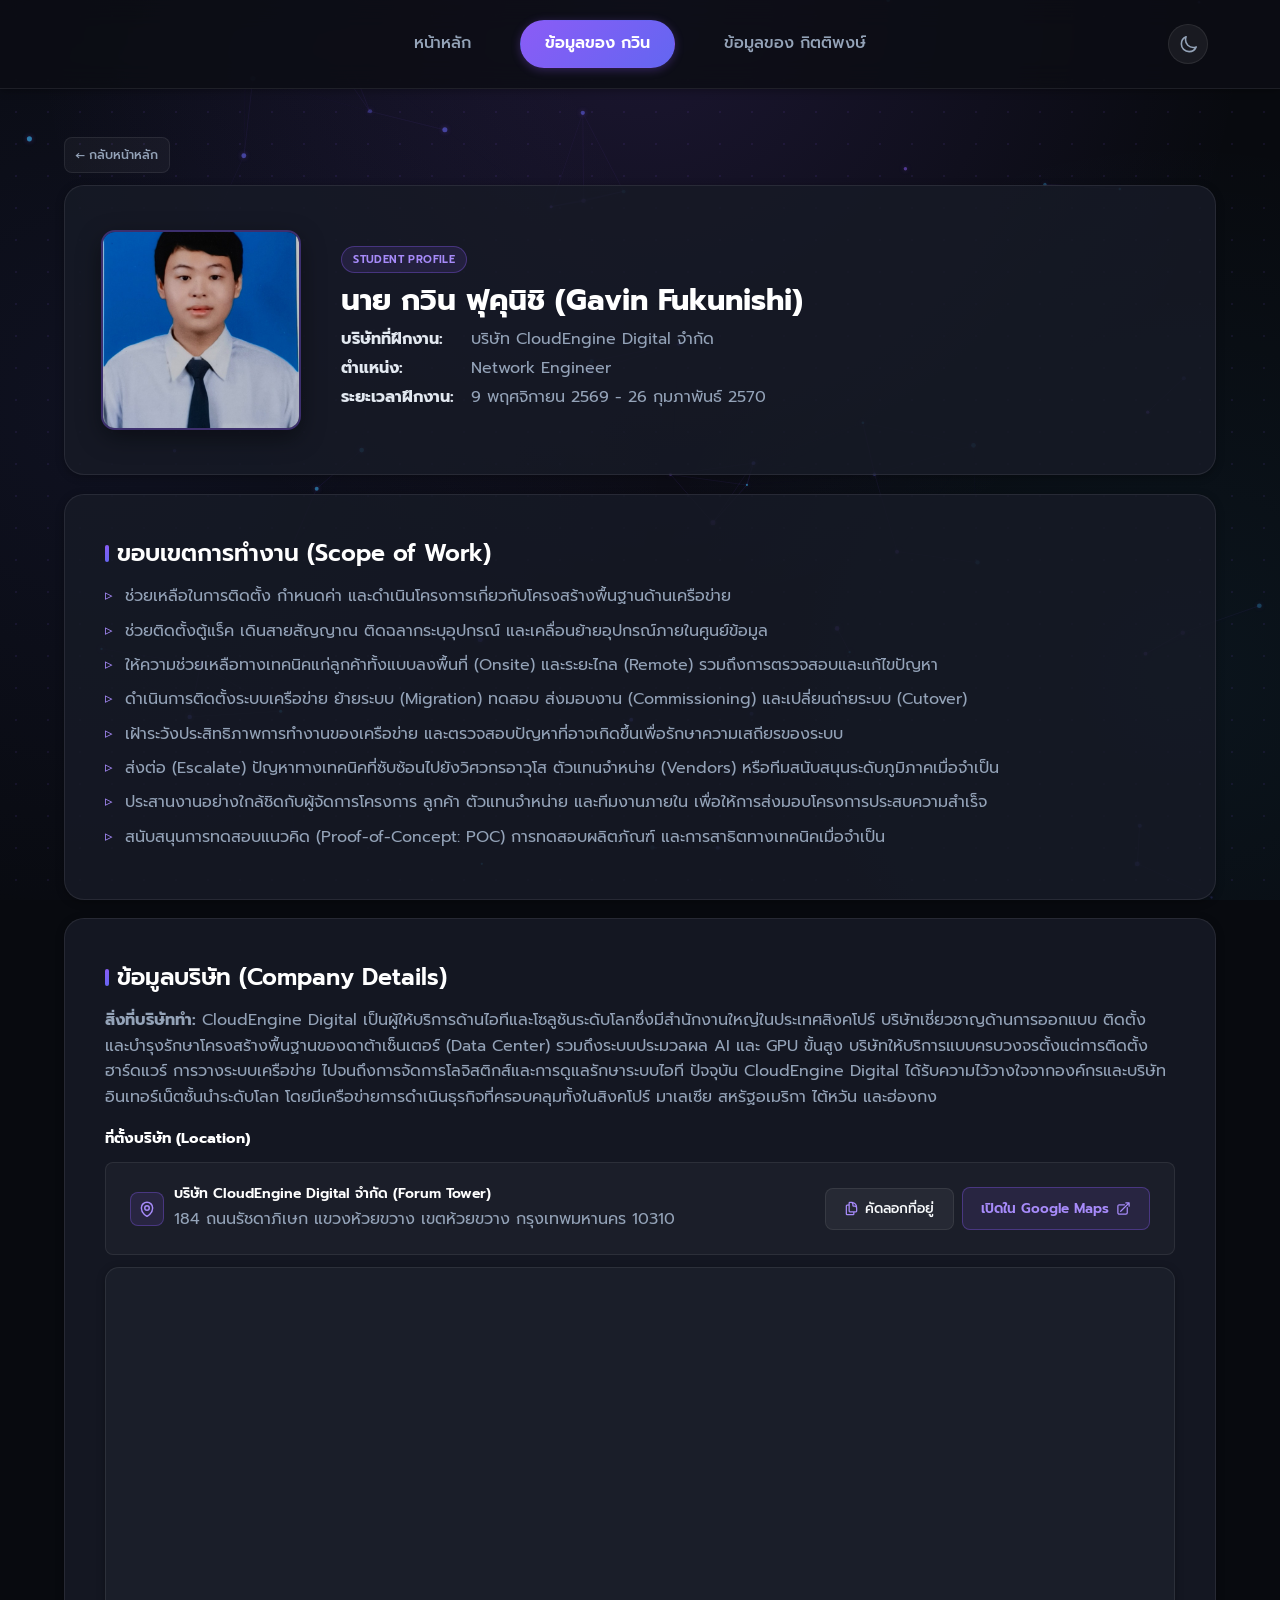
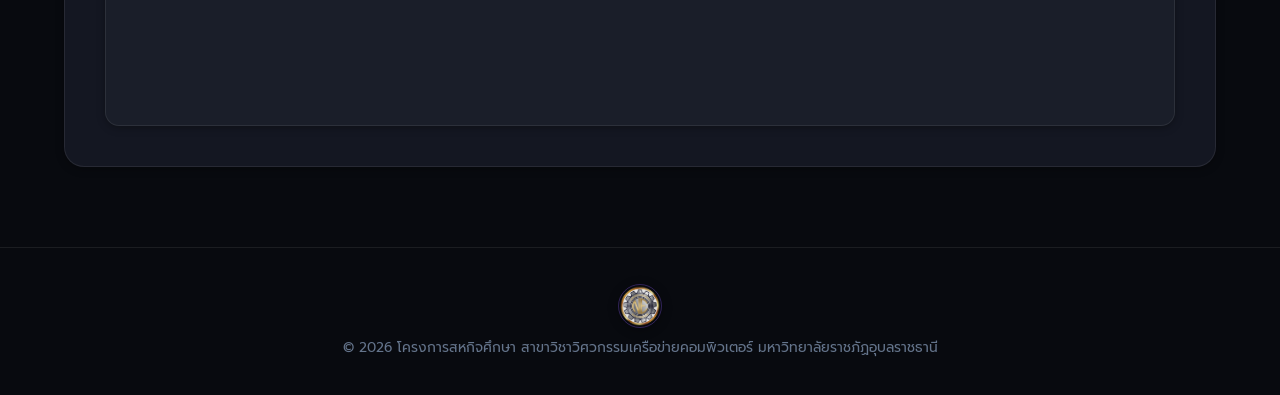
==== commit 4b26b308: "add Favicon" ====
--- a/gavin.html
+++ b/gavin.html
@@ -1,15 +1,21 @@
 <!DOCTYPE html>
 <html lang="th">
+
 <head>
     <meta charset="UTF-8">
     <meta name="viewport" content="width=device-width, initial-scale=1.0">
     <title>ข้อมูลสหกิจศึกษา - กวิน ฟุคุนิชิ</title>
+    <!-- Favicon (ข้างชื่อเว็บ) -->
+    <link rel="icon" type="image/png" href="Resources/cne-logo.png">
     <!-- Google Fonts -->
     <link rel="preconnect" href="https://fonts.googleapis.com">
     <link rel="preconnect" href="https://fonts.gstatic.com" crossorigin>
-    <link href="https://fonts.googleapis.com/css2?family=Inter:wght@400;500;600;700&family=Prompt:wght@300;400;500;600;700&display=swap" rel="stylesheet">
+    <link
+        href="https://fonts.googleapis.com/css2?family=Inter:wght@400;500;600;700&family=Prompt:wght@300;400;500;600;700&display=swap"
+        rel="stylesheet">
     <link rel="stylesheet" href="css/main.css">
 </head>
+
 <body>
 
     <nav aria-label="Main Navigation">
@@ -18,11 +24,15 @@
             <a href="gavin.html" class="active">ข้อมูลของ กวิน</a>
             <a href="kittipong.html">ข้อมูลของ กิตติพงษ์</a>
             <button class="theme-toggle-btn" aria-label="เปลี่ยนธีมสี">
-                <svg class="sun-icon" xmlns="http://www.w3.org/2000/svg" fill="none" viewBox="0 0 24 24" stroke-width="2" stroke="currentColor" aria-hidden="true">
-                    <path stroke-linecap="round" stroke-linejoin="round" d="M12 3v2.25m6.364.386l-1.591 1.591M21 12h-2.25m-.386 6.364l-1.591-1.591M12 18.75V21m-4.773-4.227l-1.591 1.591M5.25 12H3m4.227-4.773L5.636 5.636M15.75 12a3.75 3.75 0 11-7.5 0 3.75 3.75 0 017.5 0z" />
+                <svg class="sun-icon" xmlns="http://www.w3.org/2000/svg" fill="none" viewBox="0 0 24 24"
+                    stroke-width="2" stroke="currentColor" aria-hidden="true">
+                    <path stroke-linecap="round" stroke-linejoin="round"
+                        d="M12 3v2.25m6.364.386l-1.591 1.591M21 12h-2.25m-.386 6.364l-1.591-1.591M12 18.75V21m-4.773-4.227l-1.591 1.591M5.25 12H3m4.227-4.773L5.636 5.636M15.75 12a3.75 3.75 0 11-7.5 0 3.75 3.75 0 017.5 0z" />
                 </svg>
-                <svg class="moon-icon" xmlns="http://www.w3.org/2000/svg" fill="none" viewBox="0 0 24 24" stroke-width="2" stroke="currentColor" aria-hidden="true">
-                    <path stroke-linecap="round" stroke-linejoin="round" d="M21.752 15.002A9.718 9.718 0 0118 15.75c-5.385 0-9.75-4.365-9.75-9.75 0-1.33.266-2.597.748-3.752A9.753 9.753 0 003 11.25C3 16.635 7.365 21 12.75 21a9.753 9.753 0 009.002-5.998z" />
+                <svg class="moon-icon" xmlns="http://www.w3.org/2000/svg" fill="none" viewBox="0 0 24 24"
+                    stroke-width="2" stroke="currentColor" aria-hidden="true">
+                    <path stroke-linecap="round" stroke-linejoin="round"
+                        d="M21.752 15.002A9.718 9.718 0 0118 15.75c-5.385 0-9.75-4.365-9.75-9.75 0-1.33.266-2.597.748-3.752A9.753 9.753 0 003 11.25C3 16.635 7.365 21 12.75 21a9.753 9.753 0 009.002-5.998z" />
                 </svg>
             </button>
         </div>
@@ -49,52 +59,78 @@
             <ul>
                 <li>ช่วยเหลือในการติดตั้ง กำหนดค่า และดำเนินโครงการเกี่ยวกับโครงสร้างพื้นฐานด้านเครือข่าย</li>
                 <li>ช่วยติดตั้งตู้แร็ค เดินสายสัญญาณ ติดฉลากระบุอุปกรณ์ และเคลื่อนย้ายอุปกรณ์ภายในศูนย์ข้อมูล</li>
-                <li>ให้ความช่วยเหลือทางเทคนิคแก่ลูกค้าทั้งแบบลงพื้นที่ (Onsite) และระยะไกล (Remote) รวมถึงการตรวจสอบและแก้ไขปัญหา</li>
-                <li>ดำเนินการติดตั้งระบบเครือข่าย ย้ายระบบ (Migration) ทดสอบ ส่งมอบงาน (Commissioning) และเปลี่ยนถ่ายระบบ (Cutover)</li>
-                <li>เฝ้าระวังประสิทธิภาพการทำงานของเครือข่าย และตรวจสอบปัญหาที่อาจเกิดขึ้นเพื่อรักษาความเสถียรของระบบ</li>
-                <li>ส่งต่อ (Escalate) ปัญหาทางเทคนิคที่ซับซ้อนไปยังวิศวกรอาวุโส ตัวแทนจำหน่าย (Vendors) หรือทีมสนับสนุนระดับภูมิภาคเมื่อจำเป็น</li>
-                <li>ประสานงานอย่างใกล้ชิดกับผู้จัดการโครงการ ลูกค้า ตัวแทนจำหน่าย และทีมงานภายใน เพื่อให้การส่งมอบโครงการประสบความสำเร็จ</li>
-                <li>สนับสนุนการทดสอบแนวคิด (Proof-of-Concept: POC) การทดสอบผลิตภัณฑ์ และการสาธิตทางเทคนิคเมื่อจำเป็น</li>
+                <li>ให้ความช่วยเหลือทางเทคนิคแก่ลูกค้าทั้งแบบลงพื้นที่ (Onsite) และระยะไกล (Remote)
+                    รวมถึงการตรวจสอบและแก้ไขปัญหา</li>
+                <li>ดำเนินการติดตั้งระบบเครือข่าย ย้ายระบบ (Migration) ทดสอบ ส่งมอบงาน (Commissioning)
+                    และเปลี่ยนถ่ายระบบ (Cutover)</li>
+                <li>เฝ้าระวังประสิทธิภาพการทำงานของเครือข่าย และตรวจสอบปัญหาที่อาจเกิดขึ้นเพื่อรักษาความเสถียรของระบบ
+                </li>
+                <li>ส่งต่อ (Escalate) ปัญหาทางเทคนิคที่ซับซ้อนไปยังวิศวกรอาวุโส ตัวแทนจำหน่าย (Vendors)
+                    หรือทีมสนับสนุนระดับภูมิภาคเมื่อจำเป็น</li>
+                <li>ประสานงานอย่างใกล้ชิดกับผู้จัดการโครงการ ลูกค้า ตัวแทนจำหน่าย และทีมงานภายใน
+                    เพื่อให้การส่งมอบโครงการประสบความสำเร็จ</li>
+                <li>สนับสนุนการทดสอบแนวคิด (Proof-of-Concept: POC) การทดสอบผลิตภัณฑ์ และการสาธิตทางเทคนิคเมื่อจำเป็น
+                </li>
             </ul>
         </div>
 
         <div class="details-section">
             <h2>ข้อมูลบริษัท (Company Details)</h2>
-            <p><strong>สิ่งที่บริษัททำ:</strong> CloudEngine Digital เป็นผู้ให้บริการด้านไอทีและโซลูชันระดับโลกซึ่งมีสำนักงานใหญ่ในประเทศสิงคโปร์ บริษัทเชี่ยวชาญด้านการออกแบบ ติดตั้ง และบำรุงรักษาโครงสร้างพื้นฐานของดาต้าเซ็นเตอร์ (Data Center) รวมถึงระบบประมวลผล AI และ GPU ขั้นสูง
+            <p><strong>สิ่งที่บริษัททำ:</strong> CloudEngine Digital
+                เป็นผู้ให้บริการด้านไอทีและโซลูชันระดับโลกซึ่งมีสำนักงานใหญ่ในประเทศสิงคโปร์
+                บริษัทเชี่ยวชาญด้านการออกแบบ ติดตั้ง และบำรุงรักษาโครงสร้างพื้นฐานของดาต้าเซ็นเตอร์ (Data Center)
+                รวมถึงระบบประมวลผล AI และ GPU ขั้นสูง
 
-บริษัทให้บริการแบบครบวงจรตั้งแต่การติดตั้งฮาร์ดแวร์ การวางระบบเครือข่าย ไปจนถึงการจัดการโลจิสติกส์และการดูแลรักษาระบบไอที ปัจจุบัน CloudEngine Digital ได้รับความไว้วางใจจากองค์กรและบริษัทอินเทอร์เน็ตชั้นนำระดับโลก โดยมีเครือข่ายการดำเนินธุรกิจที่ครอบคลุมทั้งในสิงคโปร์ มาเลเซีย สหรัฐอเมริกา ไต้หวัน และฮ่องกง</p>
+                บริษัทให้บริการแบบครบวงจรตั้งแต่การติดตั้งฮาร์ดแวร์ การวางระบบเครือข่าย
+                ไปจนถึงการจัดการโลจิสติกส์และการดูแลรักษาระบบไอที ปัจจุบัน CloudEngine Digital
+                ได้รับความไว้วางใจจากองค์กรและบริษัทอินเทอร์เน็ตชั้นนำระดับโลก
+                โดยมีเครือข่ายการดำเนินธุรกิจที่ครอบคลุมทั้งในสิงคโปร์ มาเลเซีย สหรัฐอเมริกา ไต้หวัน และฮ่องกง</p>
             <h3>ที่ตั้งบริษัท (Location)</h3>
             <div class="location-wrapper">
                 <div class="location-info">
                     <div class="location-header-row">
                         <div class="location-icon-box" aria-hidden="true">
-                            <svg xmlns="http://www.w3.org/2000/svg" fill="none" viewBox="0 0 24 24" stroke-width="2" stroke="currentColor">
-                                <path stroke-linecap="round" stroke-linejoin="round" d="M15 10.5a3 3 0 1 1-6 0 3 3 0 0 1 6 0Z" />
-                                <path stroke-linecap="round" stroke-linejoin="round" d="M19.5 10.5c0 7.142-7.5 11.25-7.5 11.25S4.5 17.642 4.5 10.5a7.5 7.5 0 1 1 15 0Z" />
+                            <svg xmlns="http://www.w3.org/2000/svg" fill="none" viewBox="0 0 24 24" stroke-width="2"
+                                stroke="currentColor">
+                                <path stroke-linecap="round" stroke-linejoin="round"
+                                    d="M15 10.5a3 3 0 1 1-6 0 3 3 0 0 1 6 0Z" />
+                                <path stroke-linecap="round" stroke-linejoin="round"
+                                    d="M19.5 10.5c0 7.142-7.5 11.25-7.5 11.25S4.5 17.642 4.5 10.5a7.5 7.5 0 1 1 15 0Z" />
                             </svg>
                         </div>
                         <div class="location-text">
                             <h4>บริษัท CloudEngine Digital จำกัด (Forum Tower)</h4>
-                            <p class="location-address">184 ถนนรัชดาภิเษก แขวงห้วยขวาง เขตห้วยขวาง กรุงเทพมหานคร 10310</p>
+                            <p class="location-address">184 ถนนรัชดาภิเษก แขวงห้วยขวาง เขตห้วยขวาง กรุงเทพมหานคร 10310
+                            </p>
                         </div>
                     </div>
                     <div class="location-actions">
-                        <button type="button" class="btn-copy-address" data-copy="184 ถนนรัชดาภิเษก แขวงห้วยขวาง เขตห้วยขวาง กรุงเทพมหานคร 10310" aria-label="คัดลอกที่อยู่">
-                            <svg class="copy-icon" xmlns="http://www.w3.org/2000/svg" fill="none" viewBox="0 0 24 24" stroke-width="2" stroke="currentColor" aria-hidden="true">
-                                <path stroke-linecap="round" stroke-linejoin="round" d="M15.75 17.25v3.375c0 .621-.504 1.125-1.125 1.125h-9.75a1.125 1.125 0 0 1-1.125-1.125V7.875c0-.621.504-1.125 1.125-1.125H6.75a9.06 9.06 0 0 1 1.5.124m7.5 10.376h3.375c.621 0 1.125-.504 1.125-1.125V11.25c0-4.46-3.243-8.161-7.5-8.876a9.06 9.06 0 0 0-1.5-.124H9.375c-.621 0-1.125.504-1.125 1.125v3.5m7.5 10.375H9.375a1.125 1.125 0 0 1-1.125-1.125v-9.25m12 6.625v-1.875a3.375 3.375 0 0 0-3.375-3.375h-1.5a1.125 1.125 0 0 1-1.125-1.125v-1.5a3.375 3.375 0 0 0-3.375-3.375H9.75" />
+                        <button type="button" class="btn-copy-address"
+                            data-copy="184 ถนนรัชดาภิเษก แขวงห้วยขวาง เขตห้วยขวาง กรุงเทพมหานคร 10310"
+                            aria-label="คัดลอกที่อยู่">
+                            <svg class="copy-icon" xmlns="http://www.w3.org/2000/svg" fill="none" viewBox="0 0 24 24"
+                                stroke-width="2" stroke="currentColor" aria-hidden="true">
+                                <path stroke-linecap="round" stroke-linejoin="round"
+                                    d="M15.75 17.25v3.375c0 .621-.504 1.125-1.125 1.125h-9.75a1.125 1.125 0 0 1-1.125-1.125V7.875c0-.621.504-1.125 1.125-1.125H6.75a9.06 9.06 0 0 1 1.5.124m7.5 10.376h3.375c.621 0 1.125-.504 1.125-1.125V11.25c0-4.46-3.243-8.161-7.5-8.876a9.06 9.06 0 0 0-1.5-.124H9.375c-.621 0-1.125.504-1.125 1.125v3.5m7.5 10.375H9.375a1.125 1.125 0 0 1-1.125-1.125v-9.25m12 6.625v-1.875a3.375 3.375 0 0 0-3.375-3.375h-1.5a1.125 1.125 0 0 1-1.125-1.125v-1.5a3.375 3.375 0 0 0-3.375-3.375H9.75" />
                             </svg>
                             <span class="btn-copy-text">คัดลอกที่อยู่</span>
                         </button>
-                        <a href="https://maps.app.goo.gl/uF5jZ45s2E3sJ1fU8" target="_blank" rel="noopener noreferrer" class="map-link-btn">
+                        <a href="https://maps.app.goo.gl/uF5jZ45s2E3sJ1fU8" target="_blank" rel="noopener noreferrer"
+                            class="map-link-btn">
                             <span>เปิดใน Google Maps</span>
-                            <svg xmlns="http://www.w3.org/2000/svg" fill="none" viewBox="0 0 24 24" stroke-width="2" stroke="currentColor" aria-hidden="true">
-                                <path stroke-linecap="round" stroke-linejoin="round" d="M13.5 6H5.25A2.25 2.25 0 0 0 3 8.25v10.5A2.25 2.25 0 0 0 5.25 21h10.5A2.25 2.25 0 0 0 18 18.75V10.5m-10.5 6L21 3m0 0h-5.25M21 3v5.25" />
+                            <svg xmlns="http://www.w3.org/2000/svg" fill="none" viewBox="0 0 24 24" stroke-width="2"
+                                stroke="currentColor" aria-hidden="true">
+                                <path stroke-linecap="round" stroke-linejoin="round"
+                                    d="M13.5 6H5.25A2.25 2.25 0 0 0 3 8.25v10.5A2.25 2.25 0 0 0 5.25 21h10.5A2.25 2.25 0 0 0 18 18.75V10.5m-10.5 6L21 3m0 0h-5.25M21 3v5.25" />
                             </svg>
                         </a>
                     </div>
                 </div>
                 <div class="map-container">
-                    <iframe src="https://www.google.com/maps/embed?pb=!1m18!1m12!1m3!1d3875.091025518091!2d100.5695405348877!3d13.773383999999993!2m3!1f0!2f0!3f0!3m2!1i1024!2i768!4f13.1!3m3!1m2!1s0x30e29e80b03f3845%3A0xc12fc353881bb2c9!2sForum%20Tower!5e0!3m2!1sen!2sth!4v1788011377608!5m2!1sen!2sth" title="แผนที่ที่ตั้งบริษัท CloudEngine Digital จำกัด (Forum Tower)" allowfullscreen loading="lazy" referrerpolicy="strict-origin-when-cross-origin"></iframe>
+                    <iframe
+                        src="https://www.google.com/maps/embed?pb=!1m18!1m12!1m3!1d3875.091025518091!2d100.5695405348877!3d13.773383999999993!2m3!1f0!2f0!3f0!3m2!1i1024!2i768!4f13.1!3m3!1m2!1s0x30e29e80b03f3845%3A0xc12fc353881bb2c9!2sForum%20Tower!5e0!3m2!1sen!2sth!4v1788011377608!5m2!1sen!2sth"
+                        title="แผนที่ที่ตั้งบริษัท CloudEngine Digital จำกัด (Forum Tower)" allowfullscreen
+                        loading="lazy" referrerpolicy="strict-origin-when-cross-origin"></iframe>
                 </div>
             </div>
         </div>
@@ -109,4 +145,5 @@
 
     <script src="js/main.js" defer></script>
 </body>
+
 </html>
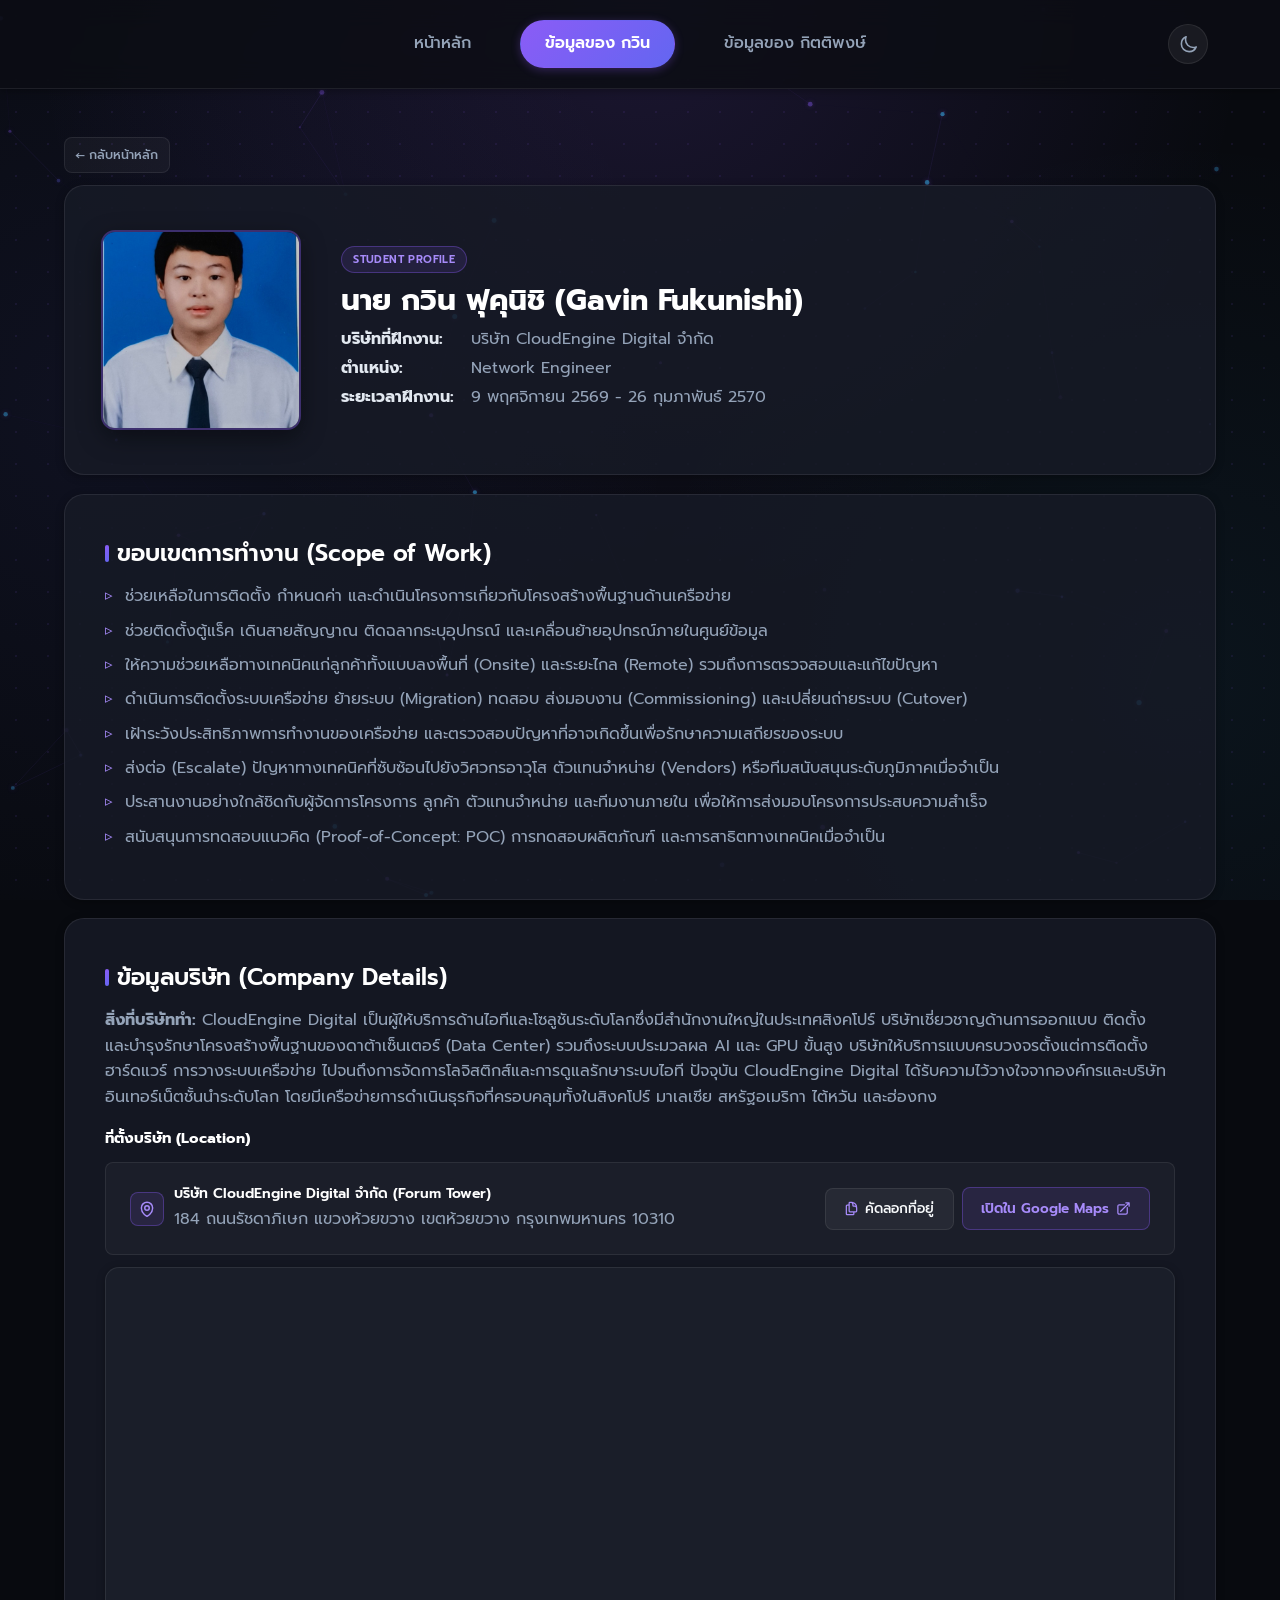
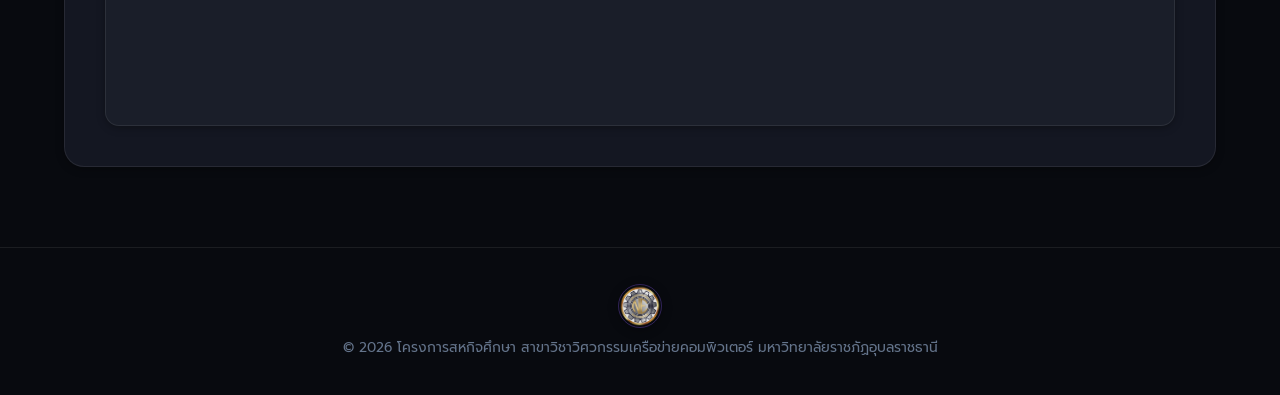
==== commit 30de81b0: "fix lastname start new line in mobile" ====
--- a/gavin.html
+++ b/gavin.html
@@ -47,7 +47,7 @@
             <img src="Resources/gavin.jpg" alt="รูปของกวิน ฟุคุนิชิ">
             <div class="profile-header-info">
                 <span class="badge-tag">Student Profile</span>
-                <h1>นาย กวิน ฟุคุนิชิ (Gavin Fukunishi)</h1>
+                <h1>นาย กวิน ฟุคุนิชิ <span class="profile-en-name">(Gavin Fukunishi)</span></h1>
                 <p><strong>บริษัทที่ฝึกงาน:</strong> บริษัท CloudEngine Digital จำกัด</p>
                 <p><strong>ตำแหน่ง:</strong> Network Engineer</p>
                 <p><strong>ระยะเวลาฝึกงาน:</strong> 9 พฤศจิกายน 2569 - 26 กุมภาพันธ์ 2570</p>
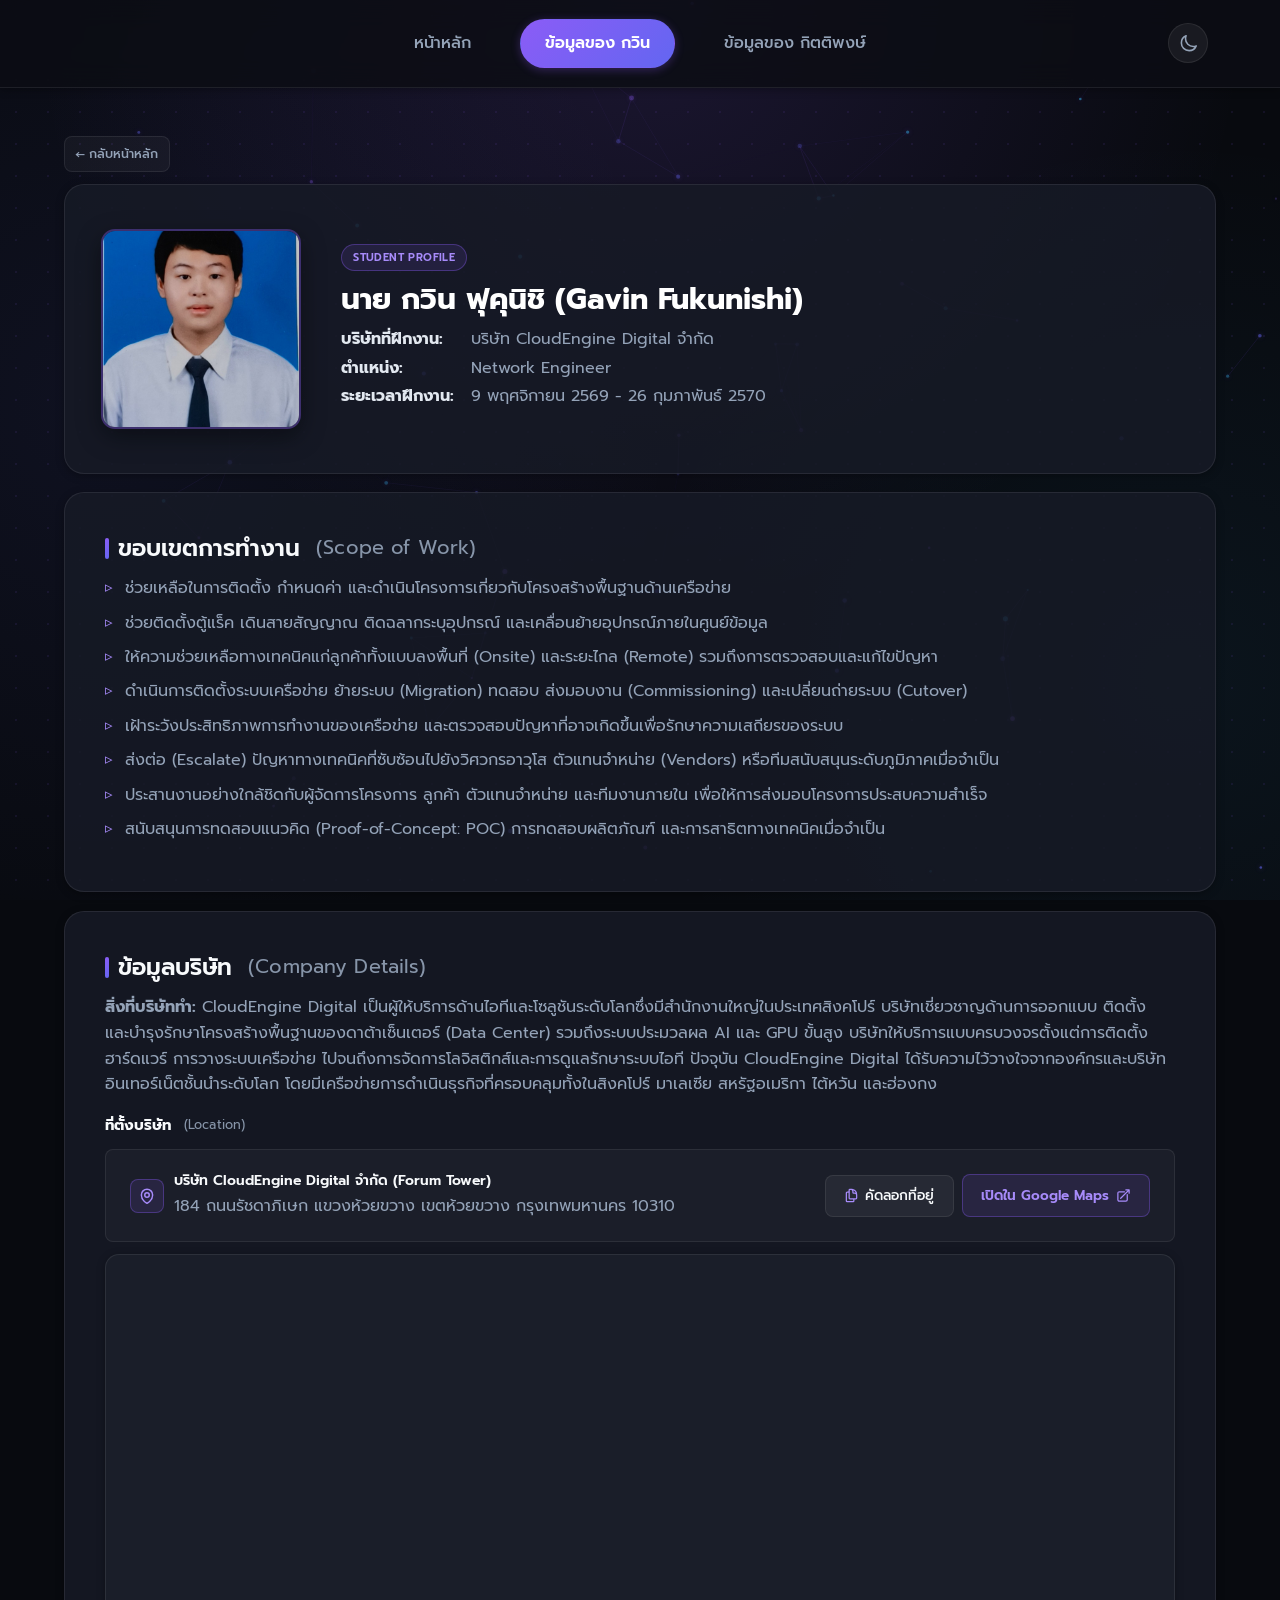
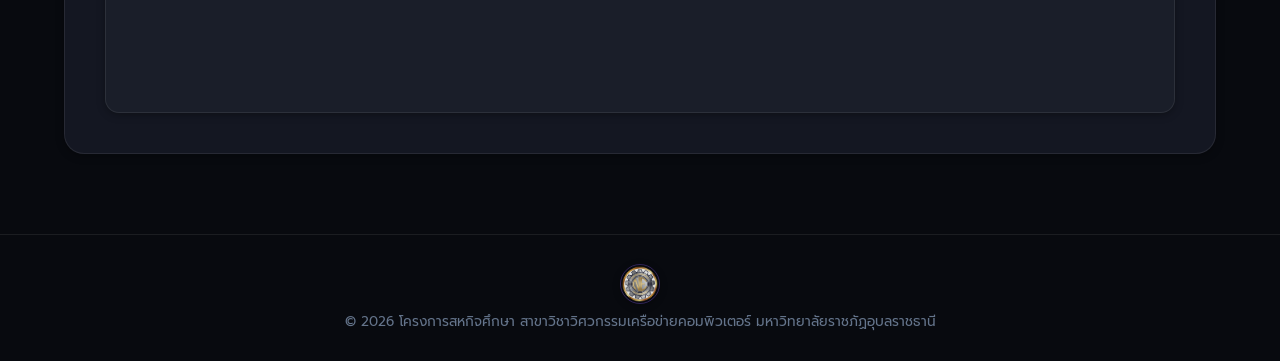
==== commit b8d806ce: "fix mobile design" ====
--- a/gavin.html
+++ b/gavin.html
@@ -55,7 +55,7 @@
         </div>
 
         <div class="details-section">
-            <h2>ขอบเขตการทำงาน (Scope of Work)</h2>
+            <h2>ขอบเขตการทำงาน <span class="h2-en-sub">(Scope of Work)</span></h2>
             <ul>
                 <li>ช่วยเหลือในการติดตั้ง กำหนดค่า และดำเนินโครงการเกี่ยวกับโครงสร้างพื้นฐานด้านเครือข่าย</li>
                 <li>ช่วยติดตั้งตู้แร็ค เดินสายสัญญาณ ติดฉลากระบุอุปกรณ์ และเคลื่อนย้ายอุปกรณ์ภายในศูนย์ข้อมูล</li>
@@ -75,7 +75,7 @@
         </div>
 
         <div class="details-section">
-            <h2>ข้อมูลบริษัท (Company Details)</h2>
+            <h2>ข้อมูลบริษัท <span class="h2-en-sub">(Company Details)</span></h2>
             <p><strong>สิ่งที่บริษัททำ:</strong> CloudEngine Digital
                 เป็นผู้ให้บริการด้านไอทีและโซลูชันระดับโลกซึ่งมีสำนักงานใหญ่ในประเทศสิงคโปร์
                 บริษัทเชี่ยวชาญด้านการออกแบบ ติดตั้ง และบำรุงรักษาโครงสร้างพื้นฐานของดาต้าเซ็นเตอร์ (Data Center)
@@ -85,7 +85,7 @@
                 ไปจนถึงการจัดการโลจิสติกส์และการดูแลรักษาระบบไอที ปัจจุบัน CloudEngine Digital
                 ได้รับความไว้วางใจจากองค์กรและบริษัทอินเทอร์เน็ตชั้นนำระดับโลก
                 โดยมีเครือข่ายการดำเนินธุรกิจที่ครอบคลุมทั้งในสิงคโปร์ มาเลเซีย สหรัฐอเมริกา ไต้หวัน และฮ่องกง</p>
-            <h3>ที่ตั้งบริษัท (Location)</h3>
+            <h3>ที่ตั้งบริษัท <span class="h2-en-sub">(Location)</span></h3>
             <div class="location-wrapper">
                 <div class="location-info">
                     <div class="location-header-row">
--- a/css/main.css
+++ b/css/main.css
@@ -72,6 +72,7 @@
 [data-theme="light"] h2,
 [data-theme="light"] h3,
 [data-theme="light"] h4,
+[data-theme="light"] .card h3,
 [data-theme="light"] .details-section h3,
 [data-theme="light"] .location-text h4 {
     color: #0f172a;
@@ -195,20 +196,22 @@
     backdrop-filter: blur(14px);
     -webkit-backdrop-filter: blur(14px);
     border-bottom: 1px solid var(--border);
-    padding: 0.5rem 0.75rem;
+    padding: 0.35rem 0.5rem;
     box-shadow: var(--shadow-sm);
 }
 
 .nav-inner {
     display: flex;
     align-items: center;
-    justify-content: flex-start;
-    gap: 0.35rem;
+    justify-content: center;
+    gap: 0.3rem;
     overflow-x: auto;
     scrollbar-width: none;
     -ms-overflow-style: none;
-    padding: 0.15rem 0;
+    padding: 0.1rem 0;
     -webkit-overflow-scrolling: touch;
+    width: 100%;
+    max-width: 100%;
 }
 
 .nav-inner::-webkit-scrollbar {
@@ -218,14 +221,14 @@
 nav a {
     color: var(--text-secondary);
     text-decoration: none;
-    font-size: 0.8rem;
+    font-size: clamp(0.72rem, 2.8vw, 0.78rem);
     font-weight: 500;
-    padding: 0.45rem 0.8rem;
+    padding: 0.35rem 0.55rem;
     border-radius: var(--radius-full);
     white-space: nowrap;
     border: 1px solid transparent;
     transition: all var(--transition-normal);
-    min-height: 38px;
+    min-height: 32px;
     display: inline-flex;
     align-items: center;
 }
@@ -247,14 +250,14 @@
     display: inline-flex;
     align-items: center;
     justify-content: center;
-    width: 36px;
-    height: 36px;
+    width: 32px;
+    height: 32px;
     border-radius: 50%;
     background: rgba(255, 255, 255, 0.06);
     border: 1px solid var(--border);
     color: var(--text-secondary);
     cursor: pointer;
-    margin-left: auto;
+    margin-left: 0.15rem;
     flex-shrink: 0;
     transition: all var(--transition-normal);
 }
@@ -267,8 +270,8 @@
 }
 
 .theme-toggle-btn svg {
-    width: 17px;
-    height: 17px;
+    width: 15px;
+    height: 15px;
     transition: transform var(--transition-fast);
 }
 
@@ -354,26 +357,42 @@
 }
 
 h2 {
-    font-size: 1.1rem;
+    font-size: clamp(0.98rem, 4.2vw, 1.15rem);
     font-weight: 600;
-    color: #ffffff;
-    margin: 1.5rem 0 0.85rem 0;
-    display: flex;
-    align-items: center;
-    gap: 0.5rem;
+    color: var(--text-primary);
+    margin: 1.4rem 0 0.8rem 0;
+    display: flex;
+    align-items: flex-start;
+    flex-wrap: wrap;
+    gap: 0.2rem 0.5rem;
+    line-height: 1.35;
 }
 
 h2::before {
     content: "";
     display: inline-block;
     width: 3.5px;
-    height: 1.1rem;
+    height: 1.15rem;
     background: var(--accent-gradient);
     border-radius: var(--radius-full);
+    flex-shrink: 0;
+    margin-top: 0.15rem;
+}
+
+.h2-en-sub {
+    display: block;
+    width: 100%;
+    font-size: 0.78rem;
+    font-weight: 400;
+    color: var(--text-secondary);
+    padding-left: calc(3.5px + 0.5rem);
+    margin-top: -0.05rem;
+    letter-spacing: 0.15px;
+    opacity: 0.9;
 }
 
 /* Grids (Mobile = 1 Column) */
-.grid, .grid-students, .grid-teachers {
+.grid, .grid-students, .grid-teachers, .grid-advisors, .grid-coordinator {
     display: grid;
     grid-template-columns: 1fr;
     gap: 1rem;
@@ -423,13 +442,21 @@
 .card h3 {
     font-size: 1.05rem;
     font-weight: 600;
-    color: #ffffff;
+    color: var(--text-primary);
     margin-bottom: 0.6rem;
     line-height: 1.35;
     min-height: 1.8rem;
     display: flex;
     align-items: center;
     justify-content: center;
+    flex-wrap: wrap;
+    gap: 0.25rem;
+}
+
+.card-en-name,
+.profile-en-name {
+    display: inline-block;
+    white-space: nowrap;
 }
 
 .card p {
@@ -463,10 +490,22 @@
     min-width: 92px;
 }
 
-.grid-teachers .card p strong {
-    display: inline-block;
-    min-width: 50px;
-}
+.grid-teachers .card p,
+.grid-advisors .card p,
+.grid-coordinator .card p {
+    text-align: center;
+    font-size: 0.925rem;
+    white-space: normal;
+    word-break: break-word;
+    margin-top: 0.25rem;
+}
+
+.grid-teachers .card p strong,
+.grid-advisors .card p strong,
+.grid-coordinator .card p strong {
+    font-size: 0.95rem;
+}
+
 
 .card-cta {
     margin-top: auto;
@@ -549,9 +588,10 @@
 }
 
 .profile-header h1 {
-    font-size: 1.2rem;
+    font-size: clamp(1.05rem, 4.2vw, 1.2rem);
     margin-bottom: 0.45rem;
     text-align: inherit;
+    line-height: 1.4;
 }
 
 .profile-header p {
@@ -588,8 +628,20 @@
 
 .details-section h3 {
     font-size: 0.925rem;
-    color: #ffffff;
+    color: var(--text-primary);
     margin: 1rem 0 0.5rem 0;
+    display: flex;
+    align-items: center;
+    flex-wrap: wrap;
+    gap: 0.15rem 0.4rem;
+}
+
+.details-section h3 .h2-en-sub {
+    display: inline;
+    width: auto;
+    font-size: 0.8rem;
+    padding-left: 0;
+    margin-top: 0;
 }
 
 .details-section p {
@@ -670,7 +722,7 @@
 .location-text h4 {
     font-size: 0.875rem;
     font-weight: 600;
-    color: #ffffff;
+    color: var(--text-primary);
     margin-bottom: 0.2rem;
     line-height: 1.35;
 }
@@ -798,10 +850,10 @@
 /* Footer */
 footer {
     text-align: center;
-    padding: 2.25rem 0.5rem;
+    padding: 1.25rem 0.5rem 1.5rem 0.5rem;
     color: var(--text-muted);
     border-top: 1px solid var(--border);
-    margin-top: 3rem;
+    margin-top: 2rem;
     width: 100%;
 }
 
@@ -810,27 +862,31 @@
     flex-direction: column;
     align-items: center;
     justify-content: center;
-    gap: 0.65rem;
+    gap: 0.35rem;
     max-width: 100%;
     margin: 0 auto;
+    padding: 0 0.5rem;
 }
 
 footer p {
-    white-space: nowrap;
-    font-size: clamp(0.48rem, 2.35vw, 0.85rem);
-    line-height: 1.5;
+    font-size: 0.72rem;
+    line-height: 1.45;
     text-align: center;
     color: var(--text-muted);
+    white-space: normal;
+    word-break: keep-all;
+    overflow-wrap: break-word;
+    max-width: 92%;
 }
 
 .footer-logo {
-    width: 44px;
-    height: 44px;
+    width: 32px;
+    height: 32px;
     border-radius: 50%;
     object-fit: cover;
     border: 1px solid var(--border-accent);
-    box-shadow: 0 2px 12px rgba(0, 0, 0, 0.35);
-    opacity: 0.92;
+    box-shadow: 0 2px 8px rgba(0, 0, 0, 0.3);
+    opacity: 0.9;
     transition: all var(--transition-fast);
     flex-shrink: 0;
 }
@@ -900,12 +956,43 @@
     h2 {
         font-size: 1.35rem;
         margin: 2.25rem 0 1.15rem 0;
+        align-items: center;
+        flex-wrap: nowrap;
+        gap: 0.5rem;
+    }
+
+    h2::before {
+        height: 1.35rem;
+        margin-top: 0;
+    }
+
+    .h2-en-sub {
+        display: inline;
+        width: auto;
+        padding-left: 0;
+        margin-top: 0;
+        font-size: 0.88em;
+        font-weight: 400;
+        color: var(--text-secondary);
+        margin-left: 0.35rem;
     }
 
     /* Grids (Tablet: 2 Columns) */
-    .grid, .grid-students, .grid-teachers {
+    .grid, .grid-students, .grid-teachers, .grid-advisors {
         grid-template-columns: repeat(2, 1fr);
         gap: 1rem;
+    }
+
+    .grid-coordinator {
+        display: flex;
+        justify-content: center;
+        width: 100%;
+        margin-bottom: 1.5rem;
+    }
+
+    .grid-coordinator .card {
+        max-width: 480px;
+        width: 100%;
     }
 
     /* 3rd teacher card spans nicely or centers on tablet */
@@ -939,9 +1026,18 @@
         min-width: 92px;
     }
 
-    .grid-teachers .card p strong {
-        min-width: 50px;
-    }
+    .grid-teachers .card p,
+    .grid-advisors .card p,
+    .grid-coordinator .card p {
+        font-size: 0.98rem;
+    }
+
+    .grid-teachers .card p strong,
+    .grid-advisors .card p strong,
+    .grid-coordinator .card p strong {
+        font-size: 1rem;
+    }
+
 
     .card-cta {
         font-size: 0.85rem;
@@ -1034,8 +1130,24 @@
         aspect-ratio: 16 / 8;
     }
 
+    footer {
+        padding: 1.5rem 1rem;
+        margin-top: 2.75rem;
+    }
+
+    .footer-content {
+        gap: 0.45rem;
+    }
+
+    .footer-logo {
+        width: 36px;
+        height: 36px;
+    }
+
     footer p {
-        font-size: 0.82rem;
+        font-size: 0.8rem;
+        white-space: nowrap;
+        max-width: 100%;
     }
 }
 
@@ -1083,10 +1195,16 @@
     h2 {
         font-size: 1.6rem;
         margin: 3.5rem 0 1.75rem 0;
-    }
-
-    /* Grids (Desktop: Students = 2 cols, Teachers = 3 cols) */
-    .grid-students {
+        gap: 0.6rem;
+    }
+
+    .h2-en-sub {
+        font-size: 0.85em;
+        margin-left: 0.4rem;
+    }
+
+    /* Grids (Desktop: Students = 2 cols, Advisors = 2 cols, Coordinator = Centered) */
+    .grid-students, .grid-advisors {
         grid-template-columns: repeat(2, 1fr);
         gap: 1.75rem;
     }
@@ -1096,11 +1214,16 @@
         gap: 1.25rem;
     }
 
-    /* Reset span for desktop 3-col teacher grid */
-    .grid-teachers > .card:nth-child(3):last-child {
-        grid-column: auto;
-        max-width: none;
-        margin: 0;
+    .grid-coordinator {
+        display: flex;
+        justify-content: center;
+        width: 100%;
+        margin-bottom: 2rem;
+    }
+
+    .grid-coordinator .card {
+        max-width: 540px;
+        width: 100%;
     }
 
     .card {
@@ -1125,6 +1248,18 @@
 
     .grid-students .card p strong {
         min-width: 115px;
+    }
+
+    .grid-teachers .card p,
+    .grid-advisors .card p,
+    .grid-coordinator .card p {
+        font-size: 1.05rem;
+    }
+
+    .grid-teachers .card p strong,
+    .grid-advisors .card p strong,
+    .grid-coordinator .card p strong {
+        font-size: 1.08rem;
     }
 
     /* Profile Header Desktop */
@@ -1169,8 +1304,18 @@
         aspect-ratio: 21 / 9;
     }
 
+    footer {
+        padding: 1.85rem 1.5rem;
+        margin-top: 3.5rem;
+    }
+
+    .footer-logo {
+        width: 40px;
+        height: 40px;
+    }
+
     footer p {
-        font-size: 0.86rem;
+        font-size: 0.85rem;
     }
 }
 
